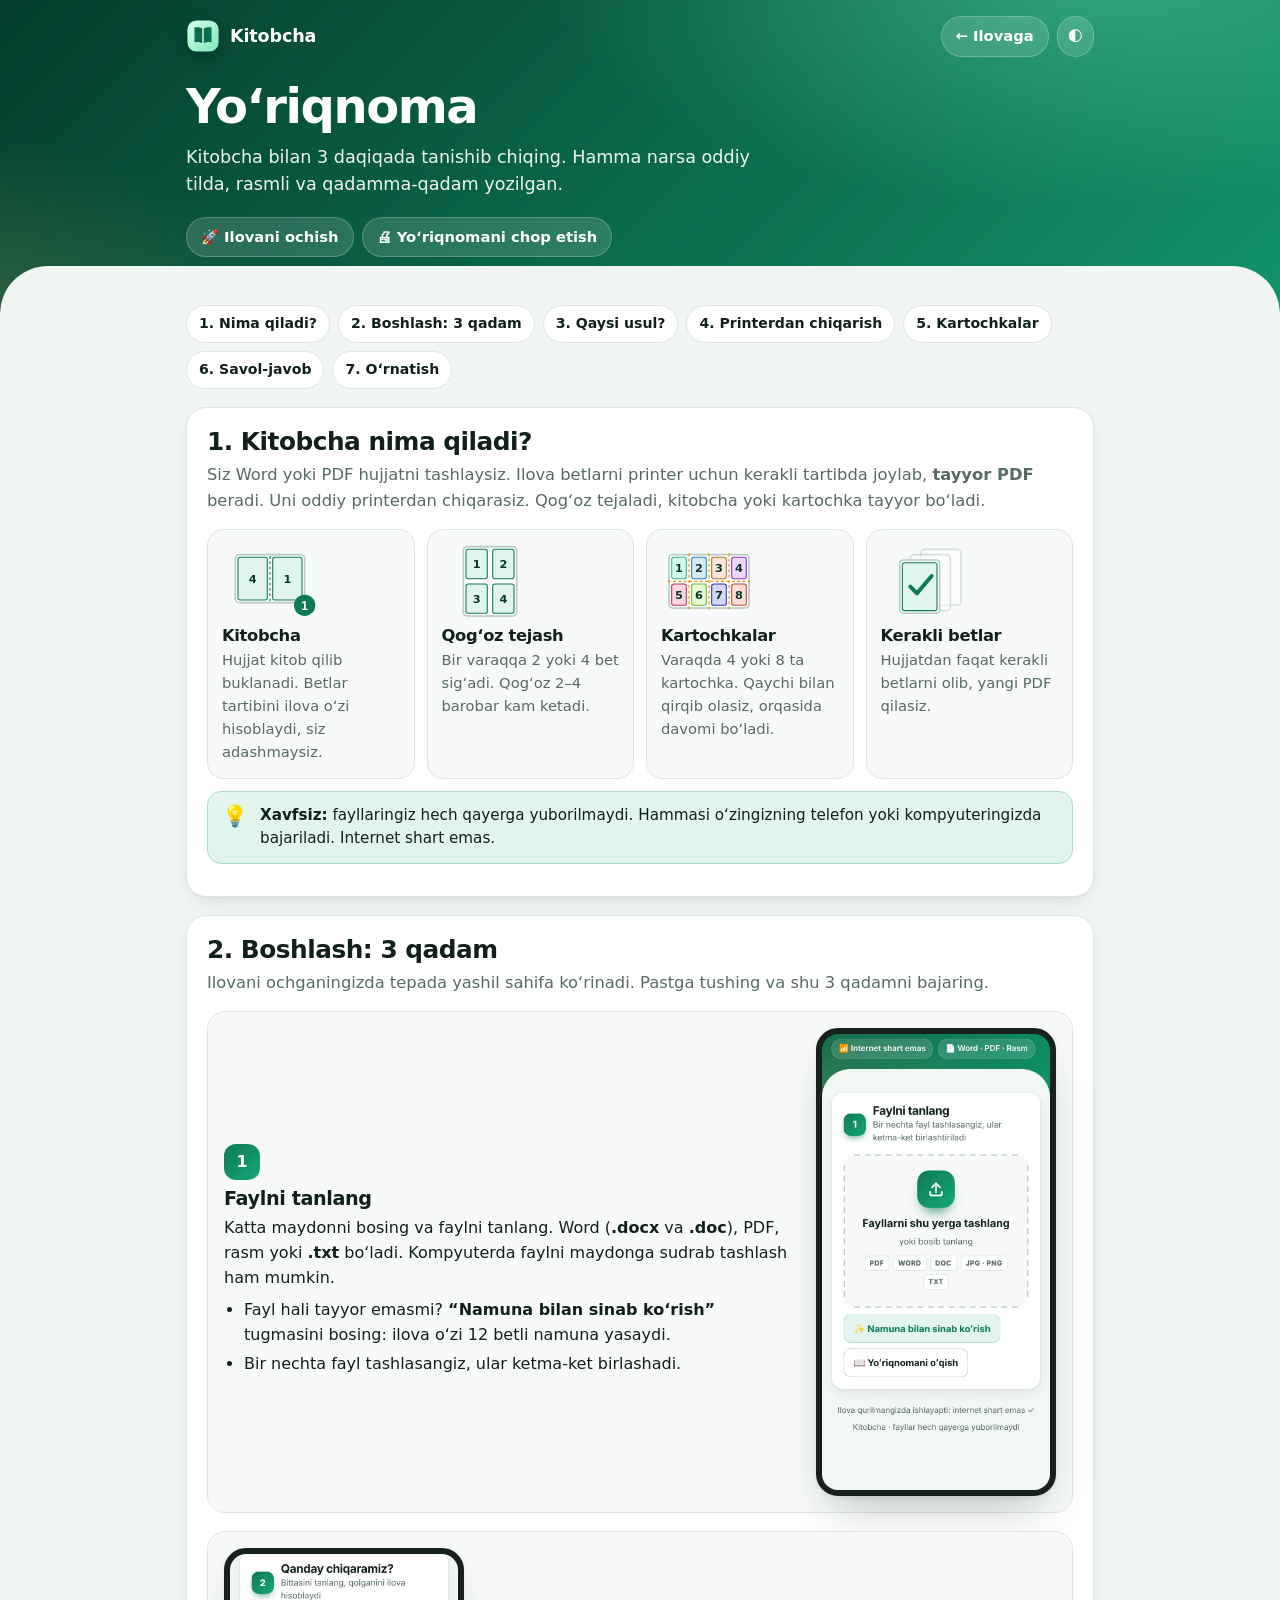
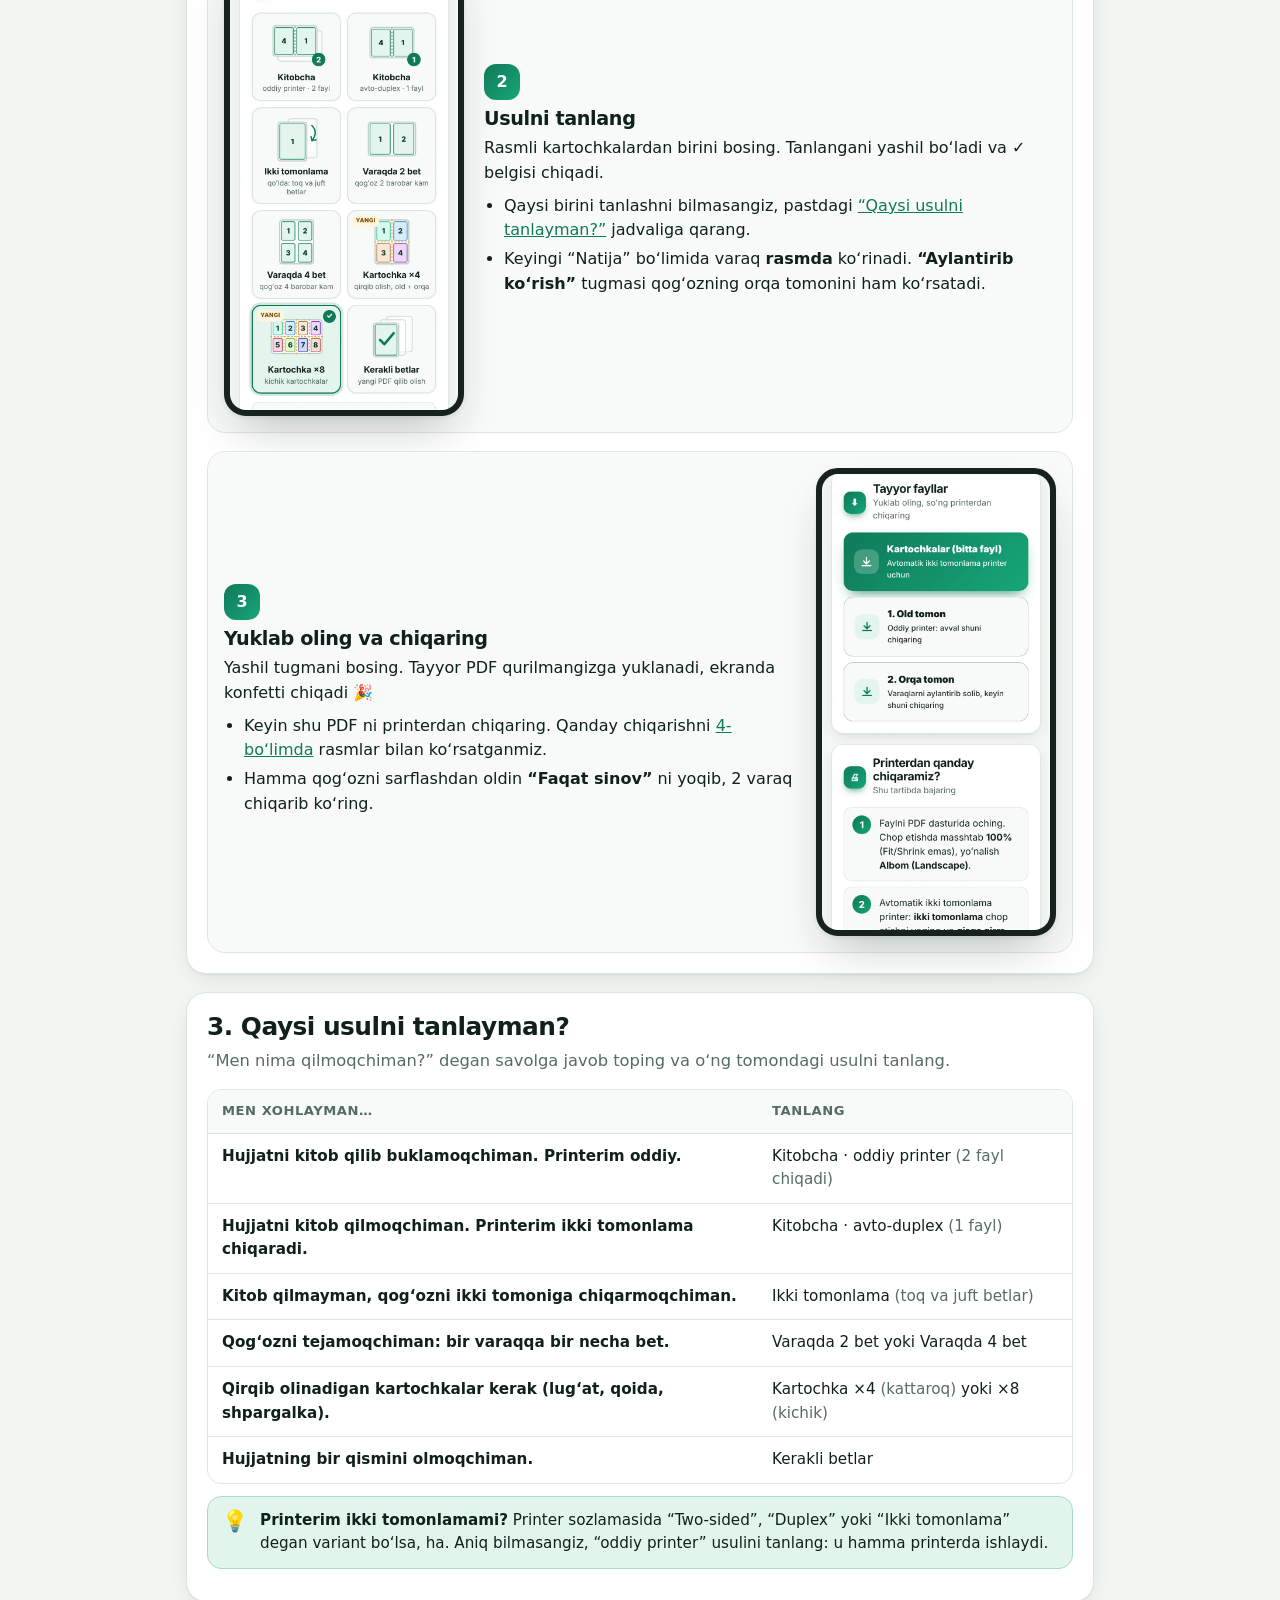
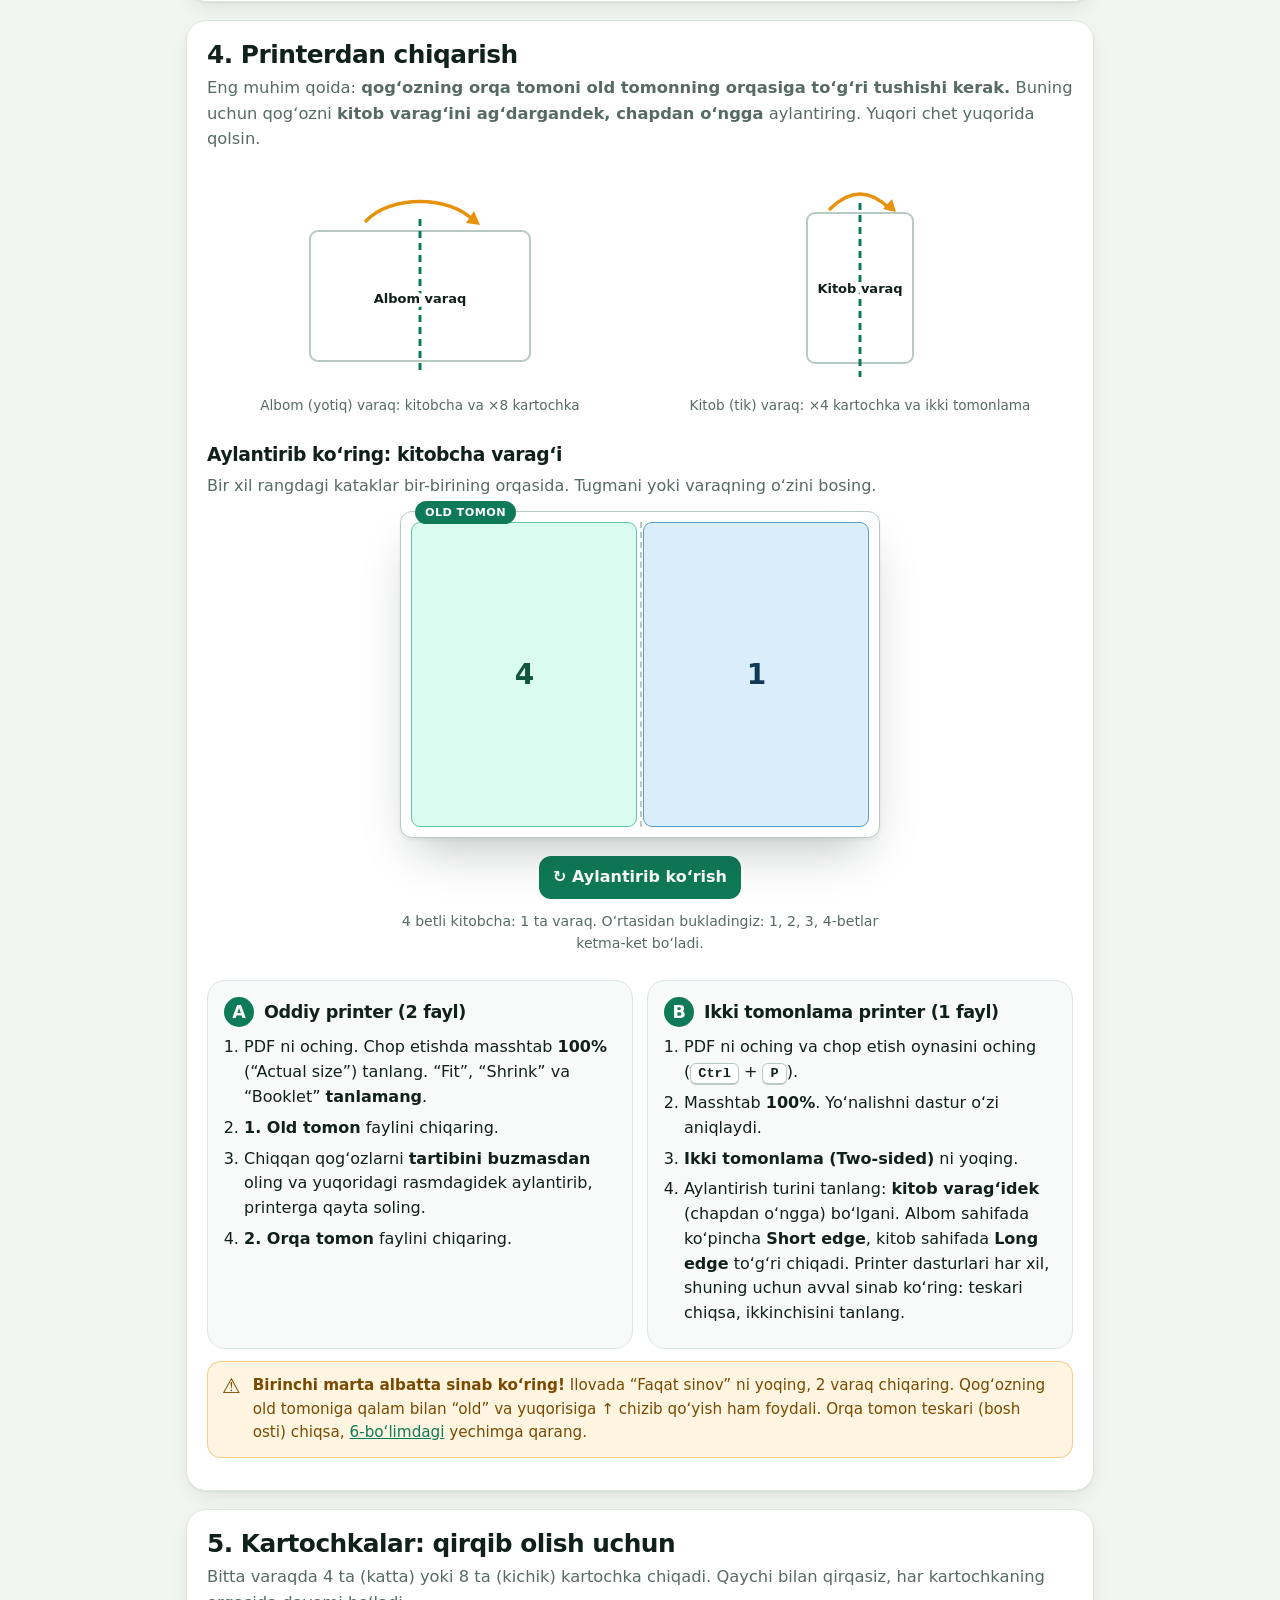
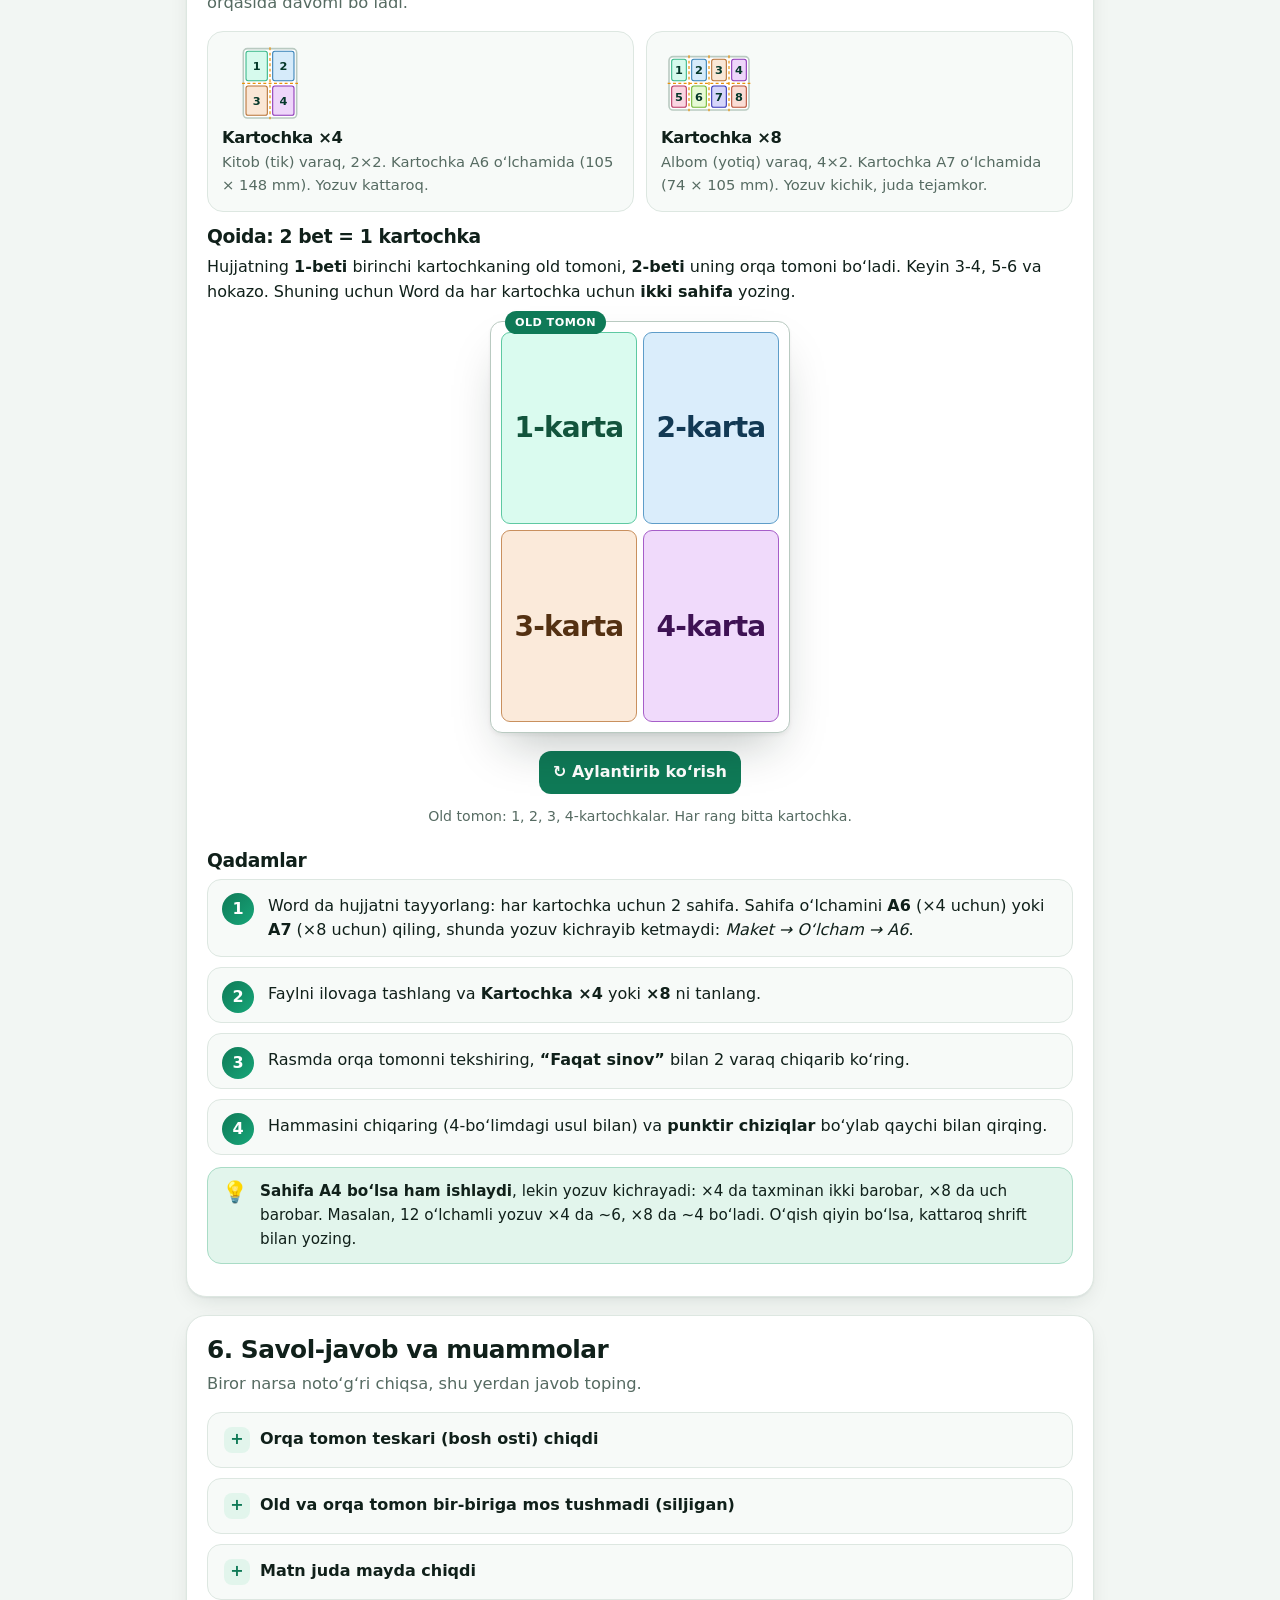
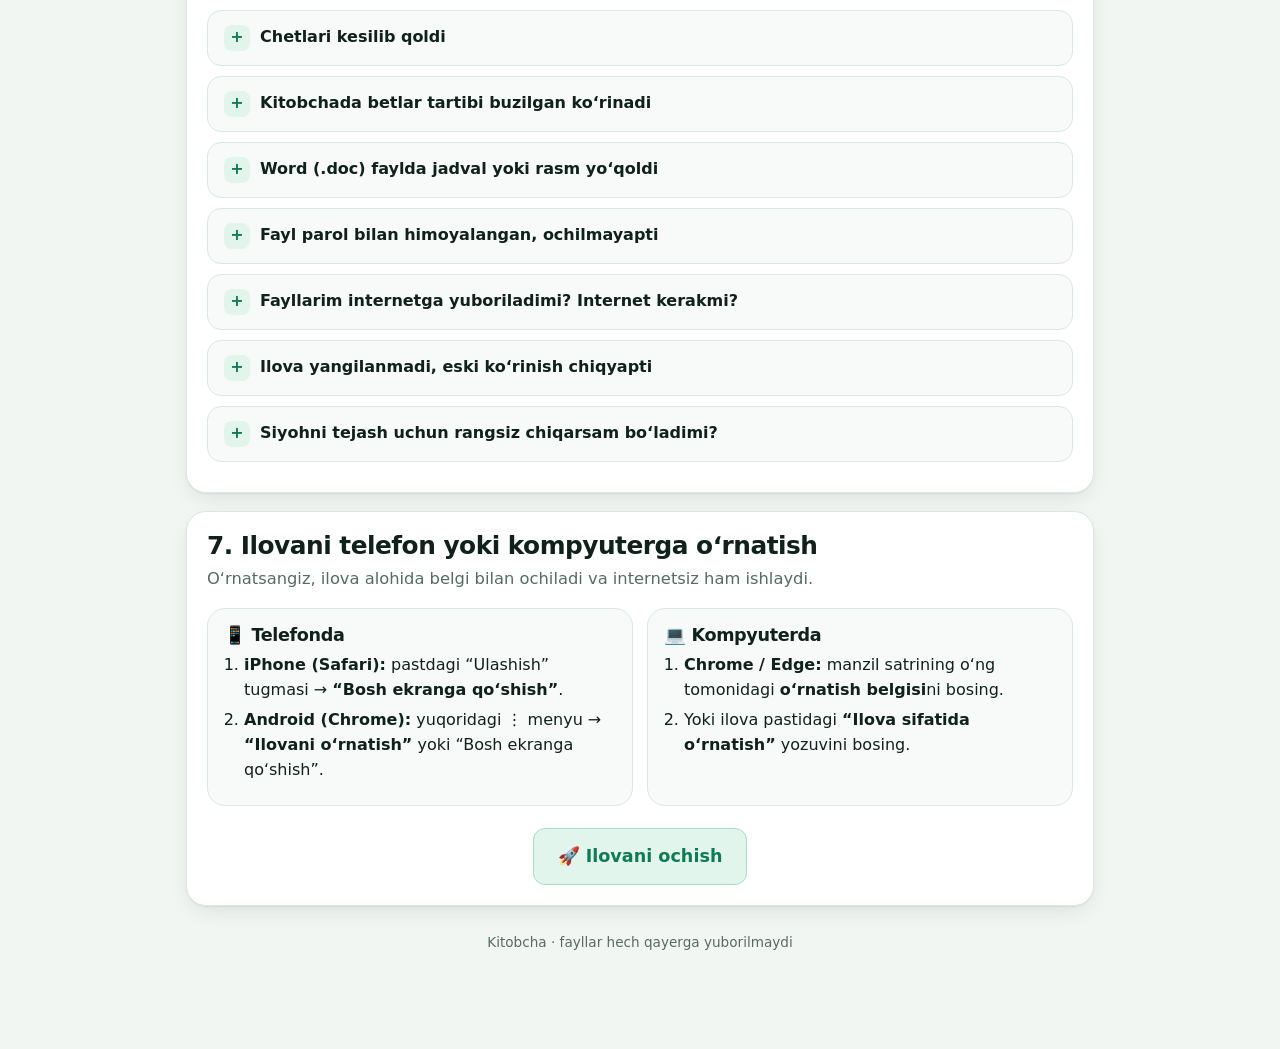
==== yoriqnoma.html @ e9647be9 "Redesign app, add 8-card mode, user guide, auto-updating service worker - cards8: 8 cards per A4 sid" ====
<!DOCTYPE html>
<html lang="uz">
<head>
<meta charset="utf-8">
<meta name="viewport" content="width=device-width, initial-scale=1, viewport-fit=cover">
<meta name="theme-color" content="#0f5a43">
<title>Yoʻriqnoma · Kitobcha</title>
<meta name="description" content="Kitobcha ilovasidan foydalanish yoʻriqnomasi: oddiy tilda, rasmli, qadamma-qadam.">
<link rel="manifest" href="manifest.webmanifest">
<link rel="icon" href="icon-192.png">
<link rel="apple-touch-icon" href="icon-192.png">
<script>try{var t=localStorage.getItem("kb_theme");if(t==="light"||t==="dark")document.documentElement.setAttribute("data-theme",t)}catch(e){}</script>
<link rel="stylesheet" href="style.css">
</head>
<body>

<header class="hero small">
  <div class="wrap">
    <div class="topbar">
      <a class="logo" href="./index.html" aria-label="Kitobcha">
        <svg viewBox="0 0 48 48" aria-hidden="true"><defs><linearGradient id="lg1" x1="0" y1="0" x2="1" y2="1"><stop offset="0" stop-color="#d9ffee"/><stop offset="1" stop-color="#7be8b8"/></linearGradient></defs><rect x="2" y="2" width="44" height="44" rx="13" fill="url(#lg1)"/><path d="M24 14c-3-2.6-8-3-12-2v21c4-1 9-.6 12 2 3-2.6 8-3 12-2V12c-4-1-9-.6-12 2z" fill="#0b6b4d"/><path d="M24 14v21" stroke="#d9ffee" stroke-width="2" stroke-linecap="round"/></svg>
        Kitobcha
      </a>
      <nav>
        <a class="pill" href="index.html">← Ilovaga</a>
        <button class="pill icon" id="themeBtn" type="button" aria-label="Yorugʻ / qorongʻi rejim">🌓</button>
      </nav>
    </div>
    <div style="position:relative;z-index:2;padding-top:6px">
      <h1 style="font-size:clamp(2rem,6vw,3rem);font-weight:850;letter-spacing:-.03em">Yoʻriqnoma</h1>
      <p class="lead" style="font-size:1.1rem;opacity:.93;margin:10px 0 18px;max-width:34em">Kitobcha bilan 3 daqiqada tanishib chiqing. Hamma narsa oddiy tilda, rasmli va qadamma-qadam yozilgan.</p>
      <div class="chips no-print">
        <a class="pill" href="index.html">🚀 Ilovani ochish</a>
        <button class="pill" type="button" onclick="window.print()">🖨 Yoʻriqnomani chop etish</button>
      </div>
    </div>
  </div>
</header>

<main>
<div class="wrap">

  <nav class="guide-toc no-print" aria-label="Mundarija">
    <a href="#nima">1. Nima qiladi?</a>
    <a href="#boshlash">2. Boshlash: 3 qadam</a>
    <a href="#tanlash">3. Qaysi usul?</a>
    <a href="#printer">4. Printerdan chiqarish</a>
    <a href="#kartochka">5. Kartochkalar</a>
    <a href="#muammo">6. Savol-javob</a>
    <a href="#telefon">7. Oʻrnatish</a>
  </nav>

  <!-- 1 -->
  <section class="panel g-sec" id="nima">
    <h2>1. Kitobcha nima qiladi?</h2>
    <p class="lead">Siz Word yoki PDF hujjatni tashlaysiz. Ilova betlarni printer uchun kerakli tartibda joylab, <b>tayyor PDF</b> beradi. Uni oddiy printerdan chiqarasiz. Qogʻoz tejaladi, kitobcha yoki kartochka tayyor boʻladi.</p>
    <div class="g-grid">
      <div class="g-card"><div data-ico="bookletDuplex"></div><h3>Kitobcha</h3><p>Hujjat kitob qilib buklanadi. Betlar tartibini ilova oʻzi hisoblaydi, siz adashmaysiz.</p></div>
      <div class="g-card"><div data-ico="nup4"></div><h3>Qogʻoz tejash</h3><p>Bir varaqqa 2 yoki 4 bet sigʻadi. Qogʻoz 2–4 barobar kam ketadi.</p></div>
      <div class="g-card"><div data-ico="cards8"></div><h3>Kartochkalar</h3><p>Varaqda 4 yoki 8 ta kartochka. Qaychi bilan qirqib olasiz, orqasida davomi boʻladi.</p></div>
      <div class="g-card"><div data-ico="extract"></div><h3>Kerakli betlar</h3><p>Hujjatdan faqat kerakli betlarni olib, yangi PDF qilasiz.</p></div>
    </div>
    <div class="tip"><div><b>Xavfsiz:</b> fayllaringiz hech qayerga yuborilmaydi. Hammasi oʻzingizning telefon yoki kompyuteringizda bajariladi. Internet shart emas.</div></div>
  </section>

  <!-- 2 -->
  <section class="panel g-sec" id="boshlash">
    <h2>2. Boshlash: 3 qadam</h2>
    <p class="lead">Ilovani ochganingizda tepada yashil sahifa koʻrinadi. Pastga tushing va shu 3 qadamni bajaring.</p>
    <div class="g-steps">
      <div class="g-step">
        <div>
          <span class="n">1</span>
          <h3>Faylni tanlang</h3>
          <p>Katta maydonni bosing va faylni tanlang. Word (<b>.docx</b> va <b>.doc</b>), PDF, rasm yoki <b>.txt</b> boʻladi. Kompyuterda faylni maydonga sudrab tashlash ham mumkin.</p>
          <ul>
            <li>Fayl hali tayyor emasmi? <b>“Namuna bilan sinab koʻrish”</b> tugmasini bosing: ilova oʻzi 12 betli namuna yasaydi.</li>
            <li>Bir nechta fayl tashlasangiz, ular ketma-ket birlashadi.</li>
          </ul>
        </div>
        <div class="shot"><img src="shots/s1.webp" alt="1-qadam: fayl tanlash oynasi" loading="lazy" width="390" height="780"></div>
      </div>
      <div class="g-step">
        <div>
          <span class="n">2</span>
          <h3>Usulni tanlang</h3>
          <p>Rasmli kartochkalardan birini bosing. Tanlangani yashil boʻladi va ✓ belgisi chiqadi.</p>
          <ul>
            <li>Qaysi birini tanlashni bilmasangiz, pastdagi <a href="#tanlash">“Qaysi usulni tanlayman?”</a> jadvaliga qarang.</li>
            <li>Keyingi “Natija” boʻlimida varaq <b>rasmda</b> koʻrinadi. <b>“Aylantirib koʻrish”</b> tugmasi qogʻozning orqa tomonini ham koʻrsatadi.</li>
          </ul>
        </div>
        <div class="shot"><img src="shots/s2.webp" alt="2-qadam: chiqarish usulini tanlash" loading="lazy" width="390" height="780"></div>
      </div>
      <div class="g-step">
        <div>
          <span class="n">3</span>
          <h3>Yuklab oling va chiqaring</h3>
          <p>Yashil tugmani bosing. Tayyor PDF qurilmangizga yuklanadi, ekranda konfetti chiqadi 🎉</p>
          <ul>
            <li>Keyin shu PDF ni printerdan chiqaring. Qanday chiqarishni <a href="#printer">4-boʻlimda</a> rasmlar bilan koʻrsatganmiz.</li>
            <li>Hamma qogʻozni sarflashdan oldin <b>“Faqat sinov”</b> ni yoqib, 2 varaq chiqarib koʻring.</li>
          </ul>
        </div>
        <div class="shot"><img src="shots/s3.webp" alt="3-qadam: tayyor faylni yuklab olish" loading="lazy" width="390" height="780"></div>
      </div>
    </div>
  </section>

  <!-- 3 -->
  <section class="panel g-sec" id="tanlash">
    <h2>3. Qaysi usulni tanlayman?</h2>
    <p class="lead">“Men nima qilmoqchiman?” degan savolga javob toping va oʻng tomondagi usulni tanlang.</p>
    <div style="overflow-x:auto">
    <table class="g-table">
      <tr><th>Men xohlayman…</th><th>Tanlang</th></tr>
      <tr><td>Hujjatni <b>kitob qilib</b> buklamoqchiman. Printerim <b>oddiy</b>.</td><td>Kitobcha · oddiy printer <span class="muted">(2 fayl chiqadi)</span></td></tr>
      <tr><td>Hujjatni kitob qilmoqchiman. Printerim <b>ikki tomonlama</b> chiqaradi.</td><td>Kitobcha · avto-duplex <span class="muted">(1 fayl)</span></td></tr>
      <tr><td>Kitob qilmayman, qogʻozni <b>ikki tomoniga</b> chiqarmoqchiman.</td><td>Ikki tomonlama <span class="muted">(toq va juft betlar)</span></td></tr>
      <tr><td>Qogʻozni <b>tejamoqchiman</b>: bir varaqqa bir necha bet.</td><td>Varaqda 2 bet yoki Varaqda 4 bet</td></tr>
      <tr><td><b>Qirqib olinadigan</b> kartochkalar kerak (lugʻat, qoida, shpargalka).</td><td>Kartochka ×4 <span class="muted">(kattaroq)</span> yoki ×8 <span class="muted">(kichik)</span></td></tr>
      <tr><td>Hujjatning <b>bir qismi</b>ni olmoqchiman.</td><td>Kerakli betlar</td></tr>
    </table>
    </div>
    <div class="tip"><div><b>Printerim ikki tomonlamami?</b> Printer sozlamasida “Two-sided”, “Duplex” yoki “Ikki tomonlama” degan variant boʻlsa, ha. Aniq bilmasangiz, “oddiy printer” usulini tanlang: u hamma printerda ishlaydi.</div></div>
  </section>

  <!-- 4 -->
  <section class="panel g-sec" id="printer">
    <h2>4. Printerdan chiqarish</h2>
    <p class="lead">Eng muhim qoida: <b>qogʻozning orqa tomoni old tomonning orqasiga toʻgʻri tushishi kerak.</b> Buning uchun qogʻozni <b>kitob varagʻini agʻdargandek, chapdan oʻngga</b> aylantiring. Yuqori chet yuqorida qolsin.</p>

    <div class="two" style="margin-bottom:8px">
      <div>
        <svg class="edge" viewBox="0 -26 300 216" role="img" aria-label="Albom varaqni chapdan oʻngga aylantirish">
          <rect class="paper" x="40" y="30" width="220" height="130" rx="8"/>
          <line class="ax" x1="150" y1="18" x2="150" y2="172"/>
          <path class="ar" d="M96 20 C120 -6 180 -6 204 20"/>
          <path class="ah" d="M210 24 l-14 -2 l8 -12z"/>
          <text x="150" y="102" text-anchor="middle">Albom varaq</text>
        </svg>
        <p class="hint" style="text-align:center">Albom (yotiq) varaq: kitobcha va ×8 kartochka</p>
      </div>
      <div>
        <svg class="edge" viewBox="0 -26 300 216" role="img" aria-label="Kitob varaqni chapdan oʻngga aylantirish">
          <rect class="paper" x="97" y="12" width="106" height="150" rx="8"/>
          <line class="ax" x1="150" y1="2" x2="150" y2="176"/>
          <path class="ar" d="M120 8 C140 -12 160 -12 180 8"/>
          <path class="ah" d="M186 11 l-13 -3 l9 -10z"/>
          <text x="150" y="92" text-anchor="middle">Kitob varaq</text>
        </svg>
        <p class="hint" style="text-align:center">Kitob (tik) varaq: ×4 kartochka va ikki tomonlama</p>
      </div>
    </div>

    <h3 style="margin:18px 0 8px">Aylantirib koʻring: kitobcha varagʻi</h3>
    <p class="muted" style="margin-bottom:6px">Bir xil rangdagi kataklar bir-birining orqasida. Tugmani yoki varaqning oʻzini bosing.</p>
    <div id="demoBooklet"></div>

    <div class="two sect-gap">
      <div class="way">
        <h3><span class="ab">A</span> Oddiy printer (2 fayl)</h3>
        <ol>
          <li>PDF ni oching. Chop etishda masshtab <b>100%</b> (“Actual size”) tanlang. “Fit”, “Shrink” va “Booklet” <b>tanlamang</b>.</li>
          <li><b>1. Old tomon</b> faylini chiqaring.</li>
          <li>Chiqqan qogʻozlarni <b>tartibini buzmasdan</b> oling va yuqoridagi rasmdagidek aylantirib, printerga qayta soling.</li>
          <li><b>2. Orqa tomon</b> faylini chiqaring.</li>
        </ol>
      </div>
      <div class="way">
        <h3><span class="ab">B</span> Ikki tomonlama printer (1 fayl)</h3>
        <ol>
          <li>PDF ni oching va chop etish oynasini oching (<kbd>Ctrl</kbd> + <kbd>P</kbd>).</li>
          <li>Masshtab <b>100%</b>. Yoʻnalishni dastur oʻzi aniqlaydi.</li>
          <li><b>Ikki tomonlama (Two-sided)</b> ni yoqing.</li>
          <li>Aylantirish turini tanlang: <b>kitob varagʻidek</b> (chapdan oʻngga) boʻlgani. Albom sahifada koʻpincha <b>Short edge</b>, kitob sahifada <b>Long edge</b> toʻgʻri chiqadi. Printer dasturlari har xil, shuning uchun avval sinab koʻring: teskari chiqsa, ikkinchisini tanlang.</li>
        </ol>
      </div>
    </div>

    <div class="warnbox"><div><b>Birinchi marta albatta sinab koʻring!</b> Ilovada “Faqat sinov” ni yoqing, 2 varaq chiqaring. Qogʻozning old tomoniga qalam bilan “old” va yuqorisiga ↑ chizib qoʻyish ham foydali. Orqa tomon teskari (bosh osti) chiqsa, <a href="#muammo">6-boʻlimdagi</a> yechimga qarang.</div></div>
  </section>

  <!-- 5 -->
  <section class="panel g-sec" id="kartochka">
    <h2>5. Kartochkalar: qirqib olish uchun</h2>
    <p class="lead">Bitta varaqda 4 ta (katta) yoki 8 ta (kichik) kartochka chiqadi. Qaychi bilan qirqasiz, har kartochkaning orqasida davomi boʻladi.</p>

    <div class="g-grid" style="margin-bottom:14px">
      <div class="g-card"><div data-ico="cards4"></div><h3>Kartochka ×4</h3><p>Kitob (tik) varaq, 2×2. Kartochka A6 oʻlchamida (105 × 148 mm). Yozuv kattaroq.</p></div>
      <div class="g-card"><div data-ico="cards8"></div><h3>Kartochka ×8</h3><p>Albom (yotiq) varaq, 4×2. Kartochka A7 oʻlchamida (74 × 105 mm). Yozuv kichik, juda tejamkor.</p></div>
    </div>

    <h3 style="margin:6px 0 8px">Qoida: 2 bet = 1 kartochka</h3>
    <p>Hujjatning <b>1-beti</b> birinchi kartochkaning old tomoni, <b>2-beti</b> uning orqa tomoni boʻladi. Keyin 3-4, 5-6 va hokazo. Shuning uchun Word da har kartochka uchun <b>ikki sahifa</b> yozing.</p>
    <div id="demoCards"></div>

    <h3 style="margin:22px 0 8px">Qadamlar</h3>
    <ol class="steps">
      <li>Word da hujjatni tayyorlang: har kartochka uchun 2 sahifa. Sahifa oʻlchamini <b>A6</b> (×4 uchun) yoki <b>A7</b> (×8 uchun) qiling, shunda yozuv kichrayib ketmaydi: <i>Maket → Oʻlcham → A6</i>.</li>
      <li>Faylni ilovaga tashlang va <b>Kartochka ×4</b> yoki <b>×8</b> ni tanlang.</li>
      <li>Rasmda orqa tomonni tekshiring, <b>“Faqat sinov”</b> bilan 2 varaq chiqarib koʻring.</li>
      <li>Hammasini chiqaring (4-boʻlimdagi usul bilan) va <b>punktir chiziqlar</b> boʻylab qaychi bilan qirqing.</li>
    </ol>
    <div class="tip"><div><b>Sahifa A4 boʻlsa ham ishlaydi</b>, lekin yozuv kichrayadi: ×4 da taxminan ikki barobar, ×8 da uch barobar. Masalan, 12 oʻlchamli yozuv ×4 da ~6, ×8 da ~4 boʻladi. Oʻqish qiyin boʻlsa, kattaroq shrift bilan yozing.</div></div>
  </section>

  <!-- 6 -->
  <section class="panel g-sec" id="muammo">
    <h2>6. Savol-javob va muammolar</h2>
    <p class="lead">Biror narsa notoʻgʻri chiqsa, shu yerdan javob toping.</p>

    <details class="faq"><summary>Orqa tomon teskari (bosh osti) chiqdi</summary><div class="a">
      <p>Qogʻozni notoʻgʻri tomonga aylantirgansiz. <b>Ikki tomonlama printerda:</b> “Aylantirish” sozlamasini boshqasiga almashtiring (<b>Short edge</b> ↔ <b>Long edge</b>). <b>Oddiy printerda:</b> qogʻozni chapdan oʻngga (kitob varagʻidek) aylantirib soling, yuqoridan pastga emas.</p></div></details>

    <details class="faq"><summary>Old va orqa tomon bir-biriga mos tushmadi (siljigan)</summary><div class="a">
      <p>Chop etishda masshtab <b>100%</b> boʻlsin. “Fit to page”, “Shrink to fit” yoki “Booklet” tanlansa, hamma narsa siljiydi. Ilovadagi “Bet hajmi” ni 95% da qoldiring.</p></div></details>

    <details class="faq"><summary>Matn juda mayda chiqdi</summary><div class="a">
      <p>Ilova betni kichraytirib joylaydi. Kartochkalarda hujjat sahifasini kartochka oʻlchamida (A6 yoki A7) yozing. Yoki <b>×4</b> ni tanlang, u ×8 dan ikki barobar kattaroq. Kitobchada A4 emas, A5 oʻlchamdagi hujjat ham yaxshi chiqadi.</p></div></details>

    <details class="faq"><summary>Chetlari kesilib qoldi</summary><div class="a">
      <p>“Bet hajmi” ni 90–95% qiling. Printerlar qogʻoz chetidan 4–5 mm ni chiqara olmaydi, bu normal.</p></div></details>

    <details class="faq"><summary>Kitobchada betlar tartibi buzilgan koʻrinadi</summary><div class="a">
      <p>Kitobchada betlar maxsus tartibda joylanadi (masalan, 1-varaqning old tomonida 12 va 1-betlar). Bu xato emas: buklaganingizda toʻgʻri tartibga tushadi. Ishonch uchun ilovadagi rasmga qarang.</p></div></details>

    <details class="faq"><summary>Word (.doc) faylda jadval yoki rasm yoʻqoldi</summary><div class="a">
      <p>Eski <b>.doc</b> fayldan faqat <b>matn</b> olinadi. Aniq koʻrinish kerak boʻlsa, Word da <i>Fayl → Saqlash → PDF</i> qilib, PDF ni tashlang. <b>.docx</b> fayllar jadval va rasm bilan oʻqiladi.</p></div></details>

    <details class="faq"><summary>Fayl parol bilan himoyalangan, ochilmayapti</summary><div class="a">
      <p>Word da parolni olib tashlab, qayta saqlang. Parolli fayllarni ilova oʻqiy olmaydi.</p></div></details>

    <details class="faq"><summary>Fayllarim internetga yuboriladimi? Internet kerakmi?</summary><div class="a">
      <p>Yoʻq. Hamma ish qurilmangizning ichida bajariladi, fayl hech qayerga ketmaydi. Ilovani bir marta internet bilan ochgach, keyin internetsiz ham ishlaydi.</p></div></details>

    <details class="faq"><summary>Ilova yangilanmadi, eski koʻrinish chiqyapti</summary><div class="a">
      <p>Ilova oflayn ishlashi uchun oʻzini xotirada saqlaydi. Internet bor paytda ochsangiz, yangi versiyani oʻzi yuklab oladi. Eski koʻrinish qolsa: ilovani butunlay yopib qayta oching, yoki kompyuterda <kbd>Ctrl</kbd> + <kbd>Shift</kbd> + <kbd>R</kbd> bosing.</p></div></details>

    <details class="faq"><summary>Siyohni tejash uchun rangsiz chiqarsam boʻladimi?</summary><div class="a">
      <p>Ha. “Qoʻshimcha sozlamalar” ichida <b>“Rangsiz (kulrang) chiqarish”</b> bor. Fayl biroz kattaroq boʻladi va sekinroq tayyorlanadi.</p></div></details>
  </section>

  <!-- 7 -->
  <section class="panel g-sec" id="telefon">
    <h2>7. Ilovani telefon yoki kompyuterga oʻrnatish</h2>
    <p class="lead">Oʻrnatsangiz, ilova alohida belgi bilan ochiladi va internetsiz ham ishlaydi.</p>
    <div class="two">
      <div class="way"><h3>📱 Telefonda</h3>
        <ol><li><b>iPhone (Safari):</b> pastdagi “Ulashish” tugmasi → <b>“Bosh ekranga qoʻshish”</b>.</li>
        <li><b>Android (Chrome):</b> yuqoridagi ⋮ menyu → <b>“Ilovani oʻrnatish”</b> yoki “Bosh ekranga qoʻshish”.</li></ol></div>
      <div class="way"><h3>💻 Kompyuterda</h3>
        <ol><li><b>Chrome / Edge:</b> manzil satrining oʻng tomonidagi <b>oʻrnatish belgisi</b>ni bosing.</li>
        <li>Yoki ilova pastidagi <b>“Ilova sifatida oʻrnatish”</b> yozuvini bosing.</li></ol></div>
    </div>
    <p style="text-align:center;margin:22px 0 0" class="no-print"><a class="btn soft" href="index.html" style="font-size:1.1rem;padding:14px 24px">🚀 Ilovani ochish</a></p>
  </section>

  <footer>
    <span>Kitobcha · fayllar hech qayerga yuborilmaydi</span>
  </footer>
</div>
</main>

<script src="ui.js"></script>
<script>
(function () {
  var UI = window.KBUI;
  UI.initTheme();
  UI.fillIcons(document);
  // 4 betli kitobcha: bitta varaq. Old: [4, 1], orqa: [2, 3]
  UI.sheetViewer(document.getElementById("demoBooklet"), {
    landscape: true, cols: 2, rows: 1, fold: true,
    sheets: [{ front: [3, 0], back: [1, 2] }],
    caption: "4 betli kitobcha: 1 ta varaq. Oʻrtasidan bukladingiz: 1, 2, 3, 4-betlar ketma-ket boʻladi.",
    flipHint: "Aylantirgandan keyin: 1-betning orqasida 2-bet, 4-betning orqasida 3-bet."
  });
  // 4 ta kartochka: raqamlar = kartochka tartib raqami
  UI.sheetViewer(document.getElementById("demoCards"), {
    landscape: false, cols: 2, rows: 2, unit: "Varaq", label: function (v) { return (v + 1) + "-karta"; },
    sheets: [{ front: [0, 1, 2, 3], back: [1, 0, 3, 2] }],
    caption: "Old tomon: 1, 2, 3, 4-kartochkalar. Har rang bitta kartochka.",
    flipHint: "Orqa tomonda ustunlar almashadi: 1-kartaning orqasi (yashil) aylantirganda aynan 1-karta orqasiga tushadi."
  });
})();
</script>
</body>
</html>
---- style.css ----
/* Kitobcha — dizayn tizimi */
:root {
  --bg:#f2f6f3; --surface:#ffffff; --surface-2:#f7faf8; --paper:#ffffff;
  --text:#10201a; --muted:#566b62; --line:#dde7e1; --line-strong:#b9cac1;
  --brand:#0f7a57; --brand-2:#17a679; --brand-ink:#05382a; --on-brand:#ffffff;
  --accent-soft:#e2f5ec; --accent-line:#a9dcc6;
  --amber:#e8920b; --amber-bg:#fff5e0; --amber-ink:#7a4a00;
  --err:#b3261e; --err-bg:#fdecea; --warn:#8a4b00; --warn-bg:#fff3e0;
  --shadow:0 1px 2px rgba(16,32,26,.06), 0 8px 24px -8px rgba(16,32,26,.14);
  --shadow-lg:0 2px 4px rgba(16,32,26,.06), 0 24px 48px -16px rgba(16,32,26,.28);
  --radius:20px; color-scheme:light;
}
@media (prefers-color-scheme: dark) {
  :root:not([data-theme="light"]) {
    --bg:#08100d; --surface:#111b17; --surface-2:#0d1612; --paper:#16221d;
    --text:#e8f2ed; --muted:#8fa89d; --line:#1f302a; --line-strong:#33493f;
    --brand:#34c791; --brand-2:#5be0ae; --brand-ink:#c9f5e2; --on-brand:#04201a;
    --accent-soft:#12271f; --accent-line:#1f4b3a;
    --amber:#f3b562; --amber-bg:#2e2412; --amber-ink:#f6cf94;
    --err:#f2918a; --err-bg:#3a1f1d; --warn:#f3b562; --warn-bg:#33291a;
    --shadow:0 1px 2px rgba(0,0,0,.4), 0 8px 24px -8px rgba(0,0,0,.6);
    --shadow-lg:0 2px 4px rgba(0,0,0,.4), 0 24px 48px -16px rgba(0,0,0,.7); color-scheme:dark;
  }
}
:root[data-theme="dark"] {
  --bg:#08100d; --surface:#111b17; --surface-2:#0d1612; --paper:#16221d;
  --text:#e8f2ed; --muted:#8fa89d; --line:#1f302a; --line-strong:#33493f;
  --brand:#34c791; --brand-2:#5be0ae; --brand-ink:#c9f5e2; --on-brand:#04201a;
  --accent-soft:#12271f; --accent-line:#1f4b3a;
  --amber:#f3b562; --amber-bg:#2e2412; --amber-ink:#f6cf94;
  --err:#f2918a; --err-bg:#3a1f1d; --warn:#f3b562; --warn-bg:#33291a;
  --shadow:0 1px 2px rgba(0,0,0,.4), 0 8px 24px -8px rgba(0,0,0,.6);
  --shadow-lg:0 2px 4px rgba(0,0,0,.4), 0 24px 48px -16px rgba(0,0,0,.7); color-scheme:dark;
}
* { box-sizing:border-box; }
html { scroll-behavior:smooth; -webkit-text-size-adjust:100%; }
body { margin:0; background:var(--bg); color:var(--text); font:16px/1.55 ui-sans-serif,system-ui,-apple-system,"Segoe UI",Roboto,"Helvetica Neue",Arial,sans-serif; -webkit-font-smoothing:antialiased; }
h1,h2,h3 { letter-spacing:-.02em; line-height:1.15; margin:0; }
p { margin:0 0 10px; }
a { color:var(--brand); }
.hidden { display:none !important; }
.sr-only { position:absolute; width:1px; height:1px; overflow:hidden; clip:rect(0 0 0 0); white-space:nowrap; }
.wrap { max-width:940px; margin:0 auto; padding:0 16px; }
:focus-visible { outline:3px solid var(--brand-2); outline-offset:2px; border-radius:8px; }

/* ---------- yuqori qism (hero) ---------- */
.hero { position:relative; overflow:hidden; color:#fff; padding:0 0 64px;
  background:radial-gradient(900px 400px at 85% -10%, rgba(120,255,200,.35), transparent 60%),
             radial-gradient(700px 360px at -10% 110%, rgba(255,200,90,.22), transparent 60%),
             linear-gradient(135deg,#053d2d 0%,#0b6b4d 55%,#12936b 100%); }
.hero::after { content:""; position:absolute; inset:auto 0 -1px 0; height:48px; background:var(--bg); border-radius:48px 48px 0 0; }
.hero.small { padding-bottom:56px; }
.topbar { display:flex; align-items:center; gap:10px; padding:16px 0; position:relative; z-index:2; }
.logo { display:flex; align-items:center; gap:10px; color:#fff; text-decoration:none; font-weight:800; font-size:1.1rem; letter-spacing:-.01em; }
.logo svg { width:34px; height:34px; filter:drop-shadow(0 4px 8px rgba(0,0,0,.25)); }
.topbar nav { margin-left:auto; display:flex; gap:8px; align-items:center; }
.pill { display:inline-flex; align-items:center; gap:6px; padding:8px 14px; border-radius:999px; background:rgba(255,255,255,.14); color:#fff; text-decoration:none; font:inherit; font-weight:600; font-size:.92rem; border:1px solid rgba(255,255,255,.22); cursor:pointer; backdrop-filter:blur(6px); transition:.15s; }
.pill:hover { background:rgba(255,255,255,.24); }
.pill.icon { padding:8px 10px; }
.hero-grid { display:grid; grid-template-columns:1.15fr .85fr; gap:24px; align-items:center; position:relative; z-index:2; padding-top:12px; }
.hero h1 { font-size:clamp(2.1rem,6.4vw,3.4rem); font-weight:850; letter-spacing:-.035em; }
.hero h1 em { font-style:normal; background:linear-gradient(90deg,#b8ffe0,#ffe29a); -webkit-background-clip:text; background-clip:text; color:transparent; }
.hero p.lead { font-size:clamp(1rem,2.6vw,1.2rem); opacity:.92; margin:14px 0 18px; max-width:34em; }
.chips { display:flex; flex-wrap:wrap; gap:8px; }
.chip { display:inline-flex; align-items:center; gap:6px; padding:6px 12px; border-radius:999px; background:rgba(255,255,255,.14); border:1px solid rgba(255,255,255,.2); font-size:.85rem; font-weight:600; }
.hero-art { position:relative; aspect-ratio:1/1; max-width:340px; width:100%; justify-self:center; }
.hero-art svg { width:100%; height:100%; overflow:visible; }
.float { animation:float 6s ease-in-out infinite; transform-origin:center; }
.float.b { animation-delay:-2s; animation-duration:7s; } .float.c { animation-delay:-4s; animation-duration:8s; }
@keyframes float { 0%,100% { transform:translateY(0) rotate(var(--rot,0deg)); } 50% { transform:translateY(-10px) rotate(calc(var(--rot,0deg) + 1.5deg)); } }
@media (max-width:760px) { .hero-grid { grid-template-columns:1fr; gap:6px; } .hero-art { max-width:170px; order:-1; margin:-6px 0 -10px; } }

/* ---------- asosiy ---------- */
main { padding:0 0 56px; margin-top:-8px; position:relative; z-index:3; }
.panel { background:var(--surface); border:1px solid var(--line); border-radius:var(--radius); padding:20px; margin:0 0 18px; box-shadow:var(--shadow); }
.step-h { display:flex; align-items:center; gap:12px; margin-bottom:16px; }
.step-h .num { flex:none; width:38px; height:38px; border-radius:12px; display:grid; place-items:center; font-weight:800; color:var(--on-brand); background:linear-gradient(135deg,var(--brand),var(--brand-2)); box-shadow:0 6px 14px -6px var(--brand); }
.step-h h2 { font-size:1.25rem; }
.step-h .sub { color:var(--muted); font-size:.9rem; margin-top:2px; }
.muted { color:var(--muted); }
.hint { color:var(--muted); font-size:.85rem; margin-top:4px; }

/* yuklash zonasi */
.drop { position:relative; border-radius:18px; padding:30px 18px; text-align:center; cursor:pointer; background:var(--surface-2); transition:transform .15s, background .15s; isolation:isolate; }
.drop::before { content:""; position:absolute; inset:0; border-radius:18px; padding:2px; background:repeating-linear-gradient(90deg,var(--line-strong) 0 10px,transparent 10px 18px) top/100% 2px no-repeat, repeating-linear-gradient(90deg,var(--line-strong) 0 10px,transparent 10px 18px) bottom/100% 2px no-repeat, repeating-linear-gradient(0deg,var(--line-strong) 0 10px,transparent 10px 18px) left/2px 100% no-repeat, repeating-linear-gradient(0deg,var(--line-strong) 0 10px,transparent 10px 18px) right/2px 100% no-repeat; z-index:-1; }
.drop:hover,.drop.over { background:var(--accent-soft); transform:translateY(-1px); }
.drop:hover::before,.drop.over::before { background:repeating-linear-gradient(90deg,var(--brand) 0 10px,transparent 10px 18px) top/100% 2px no-repeat, repeating-linear-gradient(90deg,var(--brand) 0 10px,transparent 10px 18px) bottom/100% 2px no-repeat, repeating-linear-gradient(0deg,var(--brand) 0 10px,transparent 10px 18px) left/2px 100% no-repeat, repeating-linear-gradient(0deg,var(--brand) 0 10px,transparent 10px 18px) right/2px 100% no-repeat; }
.drop .up { width:64px; height:64px; margin:0 auto 10px; border-radius:20px; display:grid; place-items:center; background:linear-gradient(135deg,var(--brand),var(--brand-2)); color:var(--on-brand); box-shadow:0 14px 24px -12px var(--brand); animation:bob 3s ease-in-out infinite; }
.drop .up svg { width:30px; height:30px; }
@keyframes bob { 0%,100% { transform:translateY(0); } 50% { transform:translateY(-5px); } }
.drop strong { display:block; font-size:1.15rem; margin-bottom:4px; }
.drop span.s { color:var(--muted); font-size:.92rem; }
.fmts { display:flex; justify-content:center; gap:6px; flex-wrap:wrap; margin-top:12px; }
.fmt { font-size:.74rem; font-weight:800; letter-spacing:.04em; padding:3px 8px; border-radius:7px; background:var(--surface); border:1px solid var(--line); color:var(--muted); }
.drop-actions { display:flex; gap:10px; flex-wrap:wrap; margin-top:12px; }
.btn { display:inline-flex; align-items:center; justify-content:center; gap:8px; font:inherit; font-weight:700; padding:11px 16px; border-radius:12px; border:1px solid var(--line-strong); background:var(--surface); color:var(--text); cursor:pointer; text-decoration:none; transition:.15s; }
.btn:hover { border-color:var(--brand); color:var(--brand); }
.btn.soft { background:var(--accent-soft); border-color:var(--accent-line); color:var(--brand); }

.status { display:flex; align-items:center; gap:10px; margin:14px 0 0; padding:12px 14px; border-radius:14px; background:var(--accent-soft); color:var(--brand-ink); font-size:.93rem; font-weight:600; }
.status::before { content:""; width:18px; height:18px; border-radius:50%; border:3px solid var(--accent-line); border-top-color:var(--brand); animation:spin .8s linear infinite; flex:none; }
@keyframes spin { to { transform:rotate(360deg); } }
.msg { border-radius:14px; padding:12px 14px; margin:14px 0 0; font-size:.93rem; white-space:pre-line; }
.msg.err { background:var(--err-bg); color:var(--err); } .msg.warn { background:var(--warn-bg); color:var(--warn); } .msg.ok { background:var(--accent-soft); color:var(--brand-ink); }

/* fayllar ro'yxati */
.files { list-style:none; margin:0; padding:0; display:grid; gap:8px; }
.files li { display:flex; align-items:center; gap:10px; padding:10px 12px; border:1px solid var(--line); border-radius:14px; background:var(--surface-2); }
.files .badge { flex:none; font-size:.68rem; font-weight:800; letter-spacing:.04em; padding:5px 7px; border-radius:8px; background:var(--accent-soft); color:var(--brand); border:1px solid var(--accent-line); }
.files .name { flex:1; min-width:0; overflow:hidden; text-overflow:ellipsis; white-space:nowrap; font-weight:600; }
.files .meta { color:var(--muted); font-size:.82rem; white-space:nowrap; }
.files button { font:inherit; width:32px; height:32px; border:1px solid var(--line); background:var(--surface); color:var(--text); border-radius:10px; cursor:pointer; }
.files button:hover:not(:disabled) { border-color:var(--brand); color:var(--brand); }
.files button:disabled { opacity:.3; cursor:default; }
.listhead { display:flex; align-items:baseline; justify-content:space-between; margin-bottom:10px; }
.listhead h3 { font-size:1rem; }

/* rejim kartochkalari */
.modes { display:grid; grid-template-columns:repeat(4,1fr); gap:10px; }
@media (max-width:760px) { .modes { grid-template-columns:repeat(2,1fr); } }
.mode { position:relative; display:flex; flex-direction:column; align-items:center; text-align:center; gap:2px; font:inherit; color:var(--text); padding:12px 8px 12px; border-radius:16px; border:2px solid var(--line); background:var(--surface-2); cursor:pointer; transition:transform .15s, border-color .15s, background .15s, box-shadow .15s; }
.mode:hover { transform:translateY(-2px); border-color:var(--accent-line); box-shadow:var(--shadow); }
.mode .ico { width:92%; max-width:104px; height:auto; margin-bottom:6px; }
.mode b { font-size:.92rem; line-height:1.2; }
.mode small { color:var(--muted); font-size:.76rem; line-height:1.25; }
.mode .tag { position:absolute; top:7px; left:7px; font-size:.62rem; font-weight:800; letter-spacing:.03em; text-transform:uppercase; color:var(--amber-ink); background:var(--amber-bg); padding:2px 6px; border-radius:6px; }
.mode[aria-checked="true"] { border-color:var(--brand); background:var(--accent-soft); box-shadow:0 0 0 4px color-mix(in srgb,var(--brand) 18%,transparent); }
.mode[aria-checked="true"]::after { content:"✓"; position:absolute; top:7px; right:7px; width:22px; height:22px; border-radius:50%; background:var(--brand); color:var(--on-brand); font-weight:800; font-size:.8rem; display:grid; place-items:center; animation:pop-in .25s ease-out; }
@keyframes pop-in { from { transform:scale(.3); opacity:0; } to { transform:scale(1); opacity:1; } }
.modehint { margin:14px 0 0; padding:12px 14px; border-radius:14px; background:var(--surface-2); border:1px dashed var(--line-strong); color:var(--muted); font-size:.92rem; }
.modehint:empty { display:none; }

/* ikonka ranglari */
.ico { display:block; }
.ico .i-sheet { fill:var(--paper); stroke:var(--line-strong); stroke-width:1.2; }
.ico .i-ghost { opacity:.55; }
.ico .i-cell { fill:var(--accent-soft); stroke:var(--brand); stroke-width:.8; }
.ico .i-col { fill:hsl(var(--h) 80% 91%); stroke:hsl(var(--h) 55% 46%); }
.ico .i-num { font:800 8.5px ui-sans-serif,system-ui,sans-serif; fill:var(--brand-ink); }
.ico .i-fold { stroke:var(--brand); stroke-width:.9; stroke-dasharray:2 2; }
.ico .i-cut { stroke:var(--amber); stroke-width:.9; stroke-dasharray:2.2 1.8; }
.ico .i-badge { fill:var(--brand); } .ico .i-badge-t { font:800 9px ui-sans-serif,sans-serif; fill:var(--on-brand); }
.ico .i-arrow { fill:none; stroke:var(--brand); stroke-width:1.6; stroke-linecap:round; stroke-linejoin:round; }
.ico .i-check { fill:none; stroke:var(--brand); stroke-width:3; stroke-linecap:round; stroke-linejoin:round; }
@media (prefers-color-scheme: dark) { :root:not([data-theme="light"]) .ico .i-col { fill:hsl(var(--h) 40% 20%); stroke:hsl(var(--h) 55% 52%); } }
:root[data-theme="dark"] .ico .i-col { fill:hsl(var(--h) 40% 20%); stroke:hsl(var(--h) 55% 52%); }

/* maydonlar */
.fields { display:grid; gap:14px; margin-top:18px; }
label.field { display:block; }
.lbl { display:block; font-weight:700; margin-bottom:6px; font-size:.93rem; }
input[type=text],input[type=number],select { width:100%; padding:12px 14px; font:inherit; color:var(--text); background:var(--surface-2); border:1.5px solid var(--line); border-radius:12px; transition:border-color .15s, box-shadow .15s; }
input:focus,select:focus { border-color:var(--brand); box-shadow:0 0 0 4px color-mix(in srgb,var(--brand) 18%,transparent); outline:none; }
.row { display:grid; grid-template-columns:repeat(auto-fit,minmax(160px,1fr)); gap:14px; }
.check { display:flex; gap:12px; align-items:flex-start; padding:12px 14px; border-radius:14px; border:1.5px solid var(--line); background:var(--surface-2); cursor:pointer; transition:.15s; }
.check:hover { border-color:var(--accent-line); }
.check input { margin-top:3px; width:20px; height:20px; accent-color:var(--brand); flex:none; }
.check > span { font-weight:600; font-size:.93rem; }
.check .hint { font-weight:400; }
.checks { display:grid; gap:10px; }
details.more { margin-top:16px; border:1.5px solid var(--line); border-radius:16px; padding:0 14px; background:var(--surface-2); }
details.more summary { cursor:pointer; font-weight:700; padding:14px 0; list-style:none; display:flex; align-items:center; gap:8px; }
details.more summary::-webkit-details-marker { display:none; }
details.more summary::before { content:"▸"; color:var(--brand); transition:transform .2s; }
details.more[open] summary::before { transform:rotate(90deg); }
details.more .inner { padding:0 0 14px; display:grid; gap:14px; }

/* natija */
.summary { margin:0 0 16px; display:flex; flex-wrap:wrap; gap:8px; align-items:center; }
.stat { display:flex; flex-direction:column; padding:10px 12px; border-radius:14px; background:var(--accent-soft); border:1px solid var(--accent-line); flex:1 1 84px; min-width:0; max-width:210px; }
.stat b { font-size:1.5rem; line-height:1; letter-spacing:-.03em; color:var(--brand); font-variant-numeric:tabular-nums; }
.stat span { font-size:.74rem; color:var(--muted); margin-top:3px; line-height:1.25; }
.stat.arrow { background:none; border:0; flex:0 0 auto; padding:0; color:var(--muted); font-size:1.1rem; flex-direction:row; }
.note { flex-basis:100%; font-size:.88rem; color:var(--muted); }
.note.warn { color:var(--warn); background:var(--warn-bg); padding:8px 12px; border-radius:10px; }
details.numlist { margin-top:14px; border:1px solid var(--line); border-radius:14px; background:var(--surface-2); padding:0 14px; }
details.numlist summary { cursor:pointer; font-weight:700; padding:12px 0; font-size:.92rem; }
details.numlist table.preview { margin:0 0 14px; }
table.preview { width:100%; border-collapse:separate; border-spacing:0; font-size:.86rem; margin:14px 0 0; border:1px solid var(--line); border-radius:12px; overflow:hidden; }
.preview th,.preview td { padding:7px 10px; text-align:left; border-bottom:1px solid var(--line); font-variant-numeric:tabular-nums; }
.preview tr:last-child td { border-bottom:0; }
.preview th { background:var(--surface-2); color:var(--muted); font-weight:700; }
.preview caption { text-align:left; color:var(--muted); padding:0 0 6px; caption-side:top; font-size:.84rem; }

.btns { display:grid; gap:10px; }
button.main { display:flex; align-items:center; gap:14px; font:inherit; font-weight:800; font-size:1.02rem; padding:16px 18px; border:0; border-radius:16px; color:var(--on-brand); cursor:pointer; text-align:left; background:linear-gradient(135deg,var(--brand),var(--brand-2)); box-shadow:0 12px 24px -12px var(--brand); transition:transform .12s, box-shadow .12s, filter .12s; position:relative; overflow:hidden; }
button.main::after { content:""; position:absolute; inset:0; background:linear-gradient(110deg,transparent 30%,rgba(255,255,255,.35) 50%,transparent 70%); transform:translateX(-120%); transition:transform .6s; }
button.main:hover:not(:disabled)::after { transform:translateX(120%); }
button.main:hover:not(:disabled) { transform:translateY(-2px); box-shadow:0 18px 28px -14px var(--brand); }
button.main:active:not(:disabled) { transform:translateY(0); }
button.main .dl { flex:none; width:42px; height:42px; border-radius:13px; background:rgba(255,255,255,.22); display:grid; place-items:center; }
button.main .dl svg { width:22px; height:22px; }
button.main .t { flex:1; min-width:0; }
button.main small { display:block; font-weight:500; opacity:.92; margin-top:2px; font-size:.82rem; }
button.main:disabled { opacity:.6; cursor:wait; }
button.main.alt { background:var(--surface-2); color:var(--text); box-shadow:none; border:1.5px solid var(--line-strong); }
button.main.alt .dl { background:var(--accent-soft); color:var(--brand); }

ol.steps { list-style:none; counter-reset:s; margin:0; padding:0; display:grid; gap:10px; }
ol.steps li { counter-increment:s; position:relative; padding:14px 14px 14px 60px; border-radius:14px; background:var(--surface-2); border:1px solid var(--line); min-height:56px; line-height:1.5; }
ol.steps li::before { content:counter(s); position:absolute; left:14px; top:13px; width:32px; height:32px; border-radius:50%; display:grid; place-items:center; font-weight:800; color:var(--on-brand); background:linear-gradient(135deg,var(--brand),var(--brand-2)); }

.pgrid { display:grid; grid-template-columns:repeat(2,1fr); gap:14px; margin-top:14px; }
.pgrid figure { margin:0; }
.pgrid canvas { width:100%; height:auto; border:1px solid var(--line); border-radius:10px; background:#fff; display:block; box-shadow:var(--shadow); }
.pgrid figcaption { font-size:.82rem; color:var(--muted); margin-top:5px; }
@media (max-width:520px) { .pgrid { grid-template-columns:1fr; } }

/* varaq ko'rsatkichi (3D aylanish) */
.viz { display:flex; flex-direction:column; align-items:center; gap:12px; }
.viz-stage { width:100%; perspective:1400px; cursor:pointer; padding:6px 0; }
.viz-stage.land { max-width:480px; aspect-ratio:297/210; }
.viz-stage.port { max-width:300px; aspect-ratio:210/297; }
.flip { width:100%; height:100%; position:relative; }
.flip-inner { position:relative; width:100%; height:100%; transition:transform .9s cubic-bezier(.2,.8,.2,1); transform-style:preserve-3d; }
.flip.is-back .flip-inner { transform:rotateY(180deg); }
.face { position:absolute; inset:0; backface-visibility:hidden; -webkit-backface-visibility:hidden; background:var(--paper); border-radius:12px; border:1px solid var(--line-strong); box-shadow:var(--shadow-lg); padding:10px; }
.face.back { transform:rotateY(180deg); }
.vtag { position:absolute; top:-11px; left:14px; background:var(--brand); color:var(--on-brand); font-size:.7rem; font-weight:800; letter-spacing:.04em; text-transform:uppercase; padding:3px 10px; border-radius:999px; }
.vgrid { position:relative; display:grid; gap:6px; width:100%; height:100%; }
.vgrid.fold::after { content:""; position:absolute; top:0; bottom:0; left:50%; border-left:2px dashed var(--line-strong); }
.vcell { position:relative; display:flex; align-items:center; justify-content:center; border-radius:9px; background:hsl(var(--h) 80% 92%); border:1.5px solid hsl(var(--h) 50% 58%); color:hsl(var(--h) 65% 20%); font-size:clamp(15px,4.2vw,28px); font-variant-numeric:tabular-nums; }
.vcell b { font-weight:850; letter-spacing:-.03em; }
.vcell.empty { background:repeating-linear-gradient(45deg,transparent 0 6px,var(--line) 6px 7px); border:1.5px dashed var(--line-strong); color:var(--muted); font-size:.75rem; }
@media (prefers-color-scheme: dark) { :root:not([data-theme="light"]) .vcell:not(.empty) { background:hsl(var(--h) 40% 19%); border-color:hsl(var(--h) 50% 45%); color:hsl(var(--h) 75% 86%); } }
:root[data-theme="dark"] .vcell:not(.empty) { background:hsl(var(--h) 40% 19%); border-color:hsl(var(--h) 50% 45%); color:hsl(var(--h) 75% 86%); }
.viz-ctl { display:flex; align-items:center; gap:8px; flex-wrap:wrap; justify-content:center; }
.viz-ctl.single .vbtn, .viz-ctl.single .viz-count { display:none; }
.vbtn { font:inherit; font-size:1.3rem; line-height:1; width:38px; height:38px; border-radius:12px; border:1.5px solid var(--line-strong); background:var(--surface); color:var(--text); cursor:pointer; }
.vbtn:disabled { opacity:.3; cursor:default; }
.viz-count { font-weight:700; font-size:.9rem; min-width:84px; text-align:center; font-variant-numeric:tabular-nums; }
.vflip { font:inherit; font-weight:700; padding:9px 14px; border-radius:12px; border:0; background:var(--brand); color:var(--on-brand); cursor:pointer; }
.viz-cap { text-align:center; color:var(--muted); font-size:.88rem; margin:0; max-width:34em; min-height:1.4em; }
.legend { display:flex; gap:14px; flex-wrap:wrap; justify-content:center; font-size:.8rem; color:var(--muted); }

/* konfetti */
.confetti { position:fixed; z-index:99; pointer-events:none; width:0; height:0; }
.confetti i { position:absolute; width:8px; height:13px; border-radius:2px; animation:burst 1.2s cubic-bezier(.15,.7,.3,1) forwards; }
@keyframes burst { 0% { transform:translate(0,0) rotate(0); opacity:1; } 100% { transform:translate(var(--dx),calc(var(--dy) + 90px)) rotate(var(--r)); opacity:0; } }

footer { text-align:center; color:var(--muted); font-size:.85rem; padding:8px 0 40px; display:grid; gap:8px; justify-items:center; }
button.link { font:inherit; background:none; border:0; color:var(--brand); text-decoration:underline; cursor:pointer; padding:0; }

/* ---------- yo'riqnoma ---------- */
.guide-toc { display:flex; gap:8px; flex-wrap:wrap; margin:0 0 18px; }
.guide-toc a { text-decoration:none; font-weight:700; font-size:.88rem; padding:7px 12px; border-radius:999px; background:var(--surface); border:1px solid var(--line); color:var(--text); }
.guide-toc a:hover { border-color:var(--brand); color:var(--brand); }
.g-sec { scroll-margin-top:16px; }
.g-sec h2 { font-size:1.55rem; margin-bottom:6px; }
.g-sec .lead { color:var(--muted); margin-bottom:16px; font-size:1.02rem; }
.g-grid { display:grid; grid-template-columns:repeat(auto-fit,minmax(200px,1fr)); gap:12px; }
.g-card { border:1px solid var(--line); background:var(--surface-2); border-radius:16px; padding:14px; }
.g-card .ico { width:96px; margin-bottom:8px; }
.g-card h3 { font-size:1.02rem; margin-bottom:4px; }
.g-card p { color:var(--muted); font-size:.92rem; margin:0; }
.g-steps { display:grid; gap:18px; }
.g-step { display:grid; grid-template-columns:minmax(0,1fr) 240px; gap:20px; align-items:center; padding:16px; border-radius:18px; background:var(--surface-2); border:1px solid var(--line); }
.g-step:nth-child(even) { grid-template-columns:240px minmax(0,1fr); } .g-step:nth-child(even) .shot { order:-1; }
.g-step .n { display:inline-grid; place-items:center; width:36px; height:36px; border-radius:12px; color:var(--on-brand); font-weight:850; background:linear-gradient(135deg,var(--brand),var(--brand-2)); margin-bottom:8px; }
.g-step h3 { font-size:1.2rem; margin-bottom:6px; }
.g-step p { margin-bottom:8px; }
.g-step ul { margin:6px 0 0; padding-left:20px; } .g-step li { margin-bottom:4px; }
.shot { border-radius:22px; border:6px solid #17211d; background:#17211d; overflow:hidden; box-shadow:var(--shadow-lg); max-width:240px; margin:0 auto; }
.shot img { display:block; width:100%; height:auto; }
@media (max-width:720px) { .g-step,.g-step:nth-child(even) { grid-template-columns:1fr; } .g-step:nth-child(even) .shot { order:0; } }
.tip,.warnbox { display:flex; gap:12px; padding:12px 14px; border-radius:14px; margin:12px 0; font-size:.95rem; }
.tip { background:var(--accent-soft); border:1px solid var(--accent-line); color:var(--text); }
.warnbox { background:var(--amber-bg); border:1px solid color-mix(in srgb,var(--amber) 40%,transparent); color:var(--amber-ink); }
.tip::before,.warnbox::before { flex:none; font-size:1.3rem; line-height:1.2; }
.tip::before { content:"💡"; } .warnbox::before { content:"⚠️"; }
table.g-table { width:100%; border-collapse:separate; border-spacing:0; border:1px solid var(--line); border-radius:14px; overflow:hidden; font-size:.95rem; }
.g-table th,.g-table td { padding:11px 14px; text-align:left; border-bottom:1px solid var(--line); vertical-align:top; }
.g-table tr:last-child td { border-bottom:0; }
.g-table th { background:var(--surface-2); font-size:.82rem; text-transform:uppercase; letter-spacing:.04em; color:var(--muted); }
.g-table td:first-child { font-weight:700; }
.two { display:grid; grid-template-columns:1fr 1fr; gap:14px; }
@media (max-width:720px) { .two { grid-template-columns:1fr; } }
.way { border:1.5px solid var(--line); border-radius:18px; padding:16px; background:var(--surface-2); }
.way h3 { display:flex; align-items:center; gap:10px; font-size:1.1rem; margin-bottom:8px; }
.way h3 .ab { flex:none; width:30px; height:30px; border-radius:50%; display:grid; place-items:center; font-weight:850; color:var(--on-brand); background:var(--brand); }
.way ol { margin:8px 0 0; padding-left:20px; } .way li { margin-bottom:6px; }
.edge { width:100%; max-width:300px; margin:8px auto 0; display:block; }
.edge .paper { fill:var(--paper); stroke:var(--line-strong); stroke-width:2; }
.edge .ax { stroke:var(--brand); stroke-width:3; stroke-dasharray:7 5; }
.edge .ar { fill:none; stroke:var(--amber); stroke-width:3.5; stroke-linecap:round; }
.edge .ah { fill:var(--amber); }
.edge text { font:700 13px ui-sans-serif,system-ui,sans-serif; fill:var(--text); paint-order:stroke; stroke:var(--paper); stroke-width:8px; stroke-linejoin:round; }
.edge .lt { fill:var(--brand); }
details.faq { border:1px solid var(--line); border-radius:14px; background:var(--surface-2); margin-bottom:10px; padding:0 16px; }
details.faq summary { cursor:pointer; font-weight:700; padding:14px 0; list-style:none; display:flex; gap:10px; align-items:center; }
details.faq summary::-webkit-details-marker { display:none; }
details.faq summary::before { content:"+"; flex:none; width:26px; height:26px; border-radius:8px; display:grid; place-items:center; background:var(--accent-soft); color:var(--brand); font-weight:850; transition:transform .2s; }
details.faq[open] summary::before { content:"–"; }
details.faq .a { padding:0 0 14px 36px; color:var(--text); }
details.faq .a p:last-child { margin-bottom:0; }
kbd { font:600 .85em ui-monospace,Menlo,Consolas,monospace; padding:2px 7px; border-radius:6px; background:var(--surface); border:1px solid var(--line-strong); border-bottom-width:2px; }
.sect-gap { margin-top:26px; }
.print-only { display:none; }
@media print {
  .hero,.guide-toc,.no-print,footer,.pill,#themeBtn { display:none !important; }
  body { background:#fff; color:#000; }
  .panel { box-shadow:none; break-inside:avoid; border-color:#999; }
  main { margin:0; }
  .print-only { display:block; }
  details.faq .a { display:block; } details.faq { break-inside:avoid; }
  .shot { box-shadow:none; }
}
@media (prefers-reduced-motion: reduce) { *,*::before,*::after { animation:none !important; transition:none !important; scroll-behavior:auto !important; } }
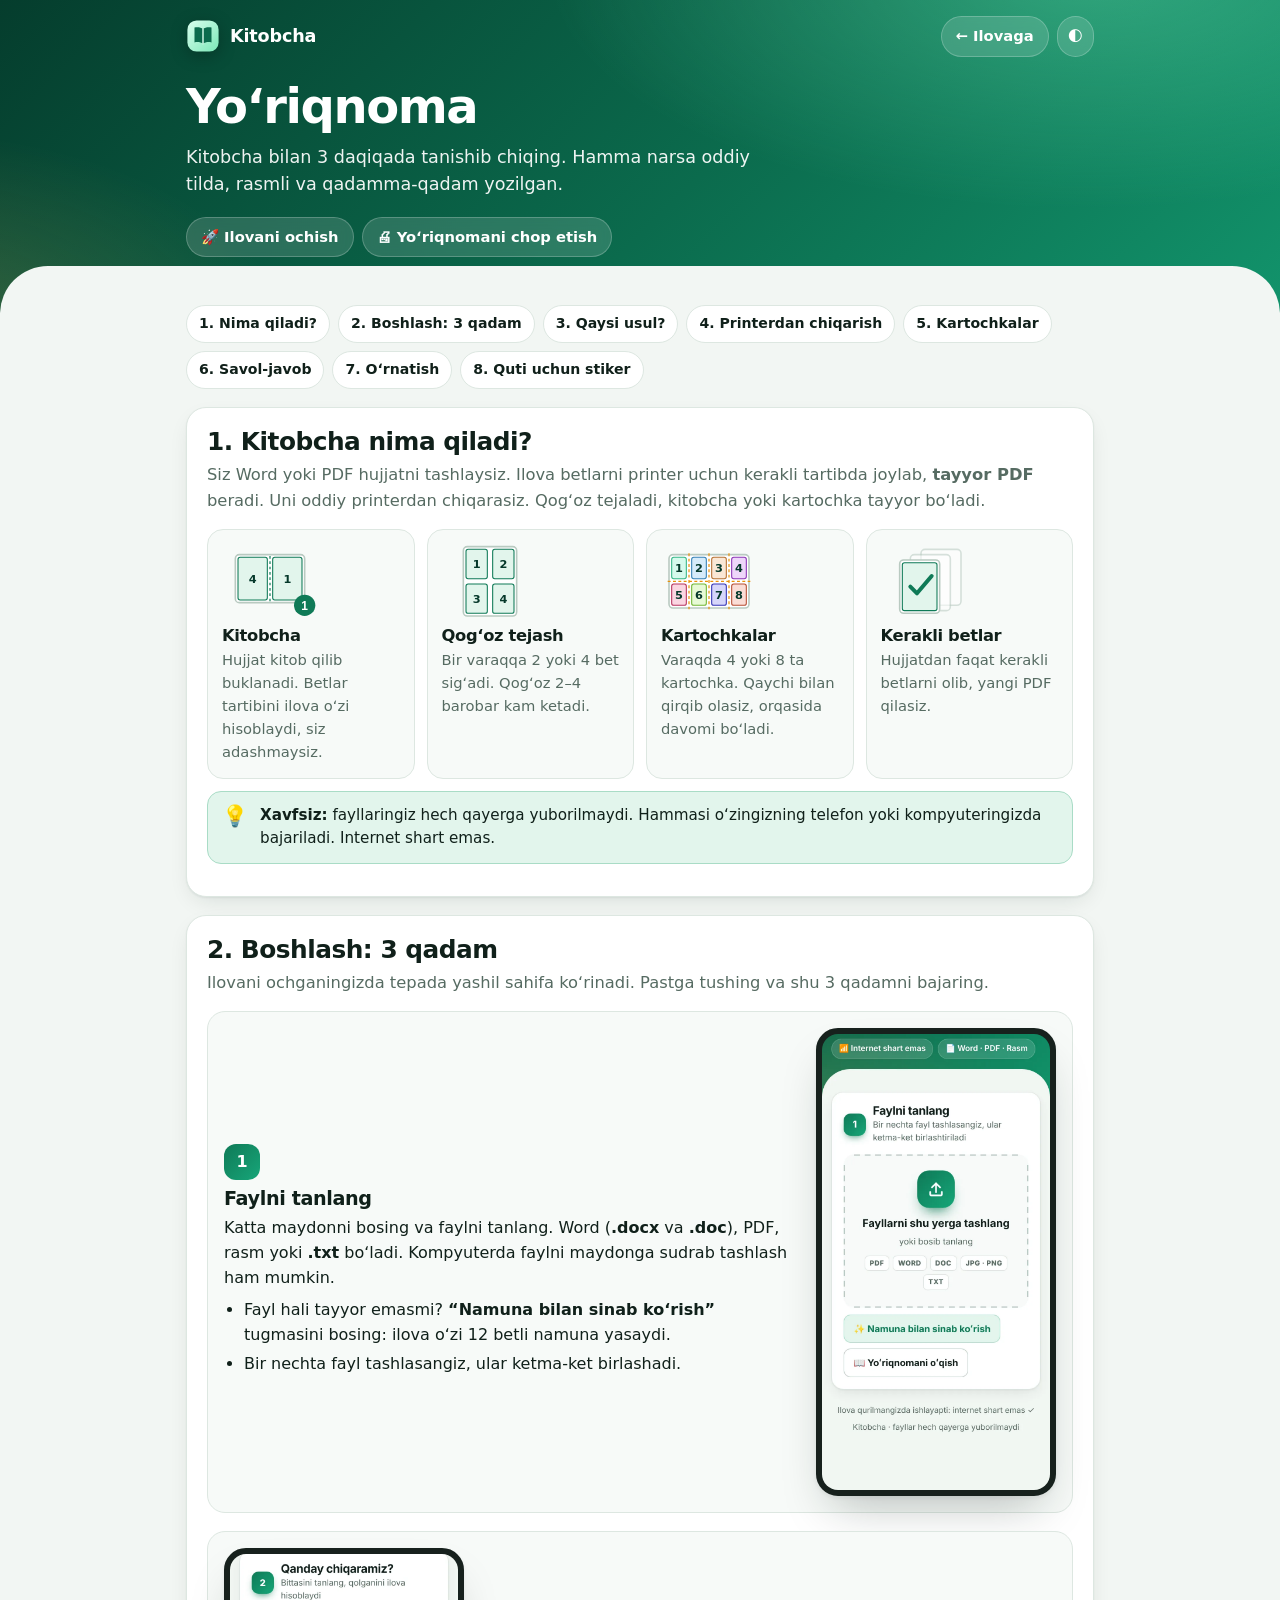
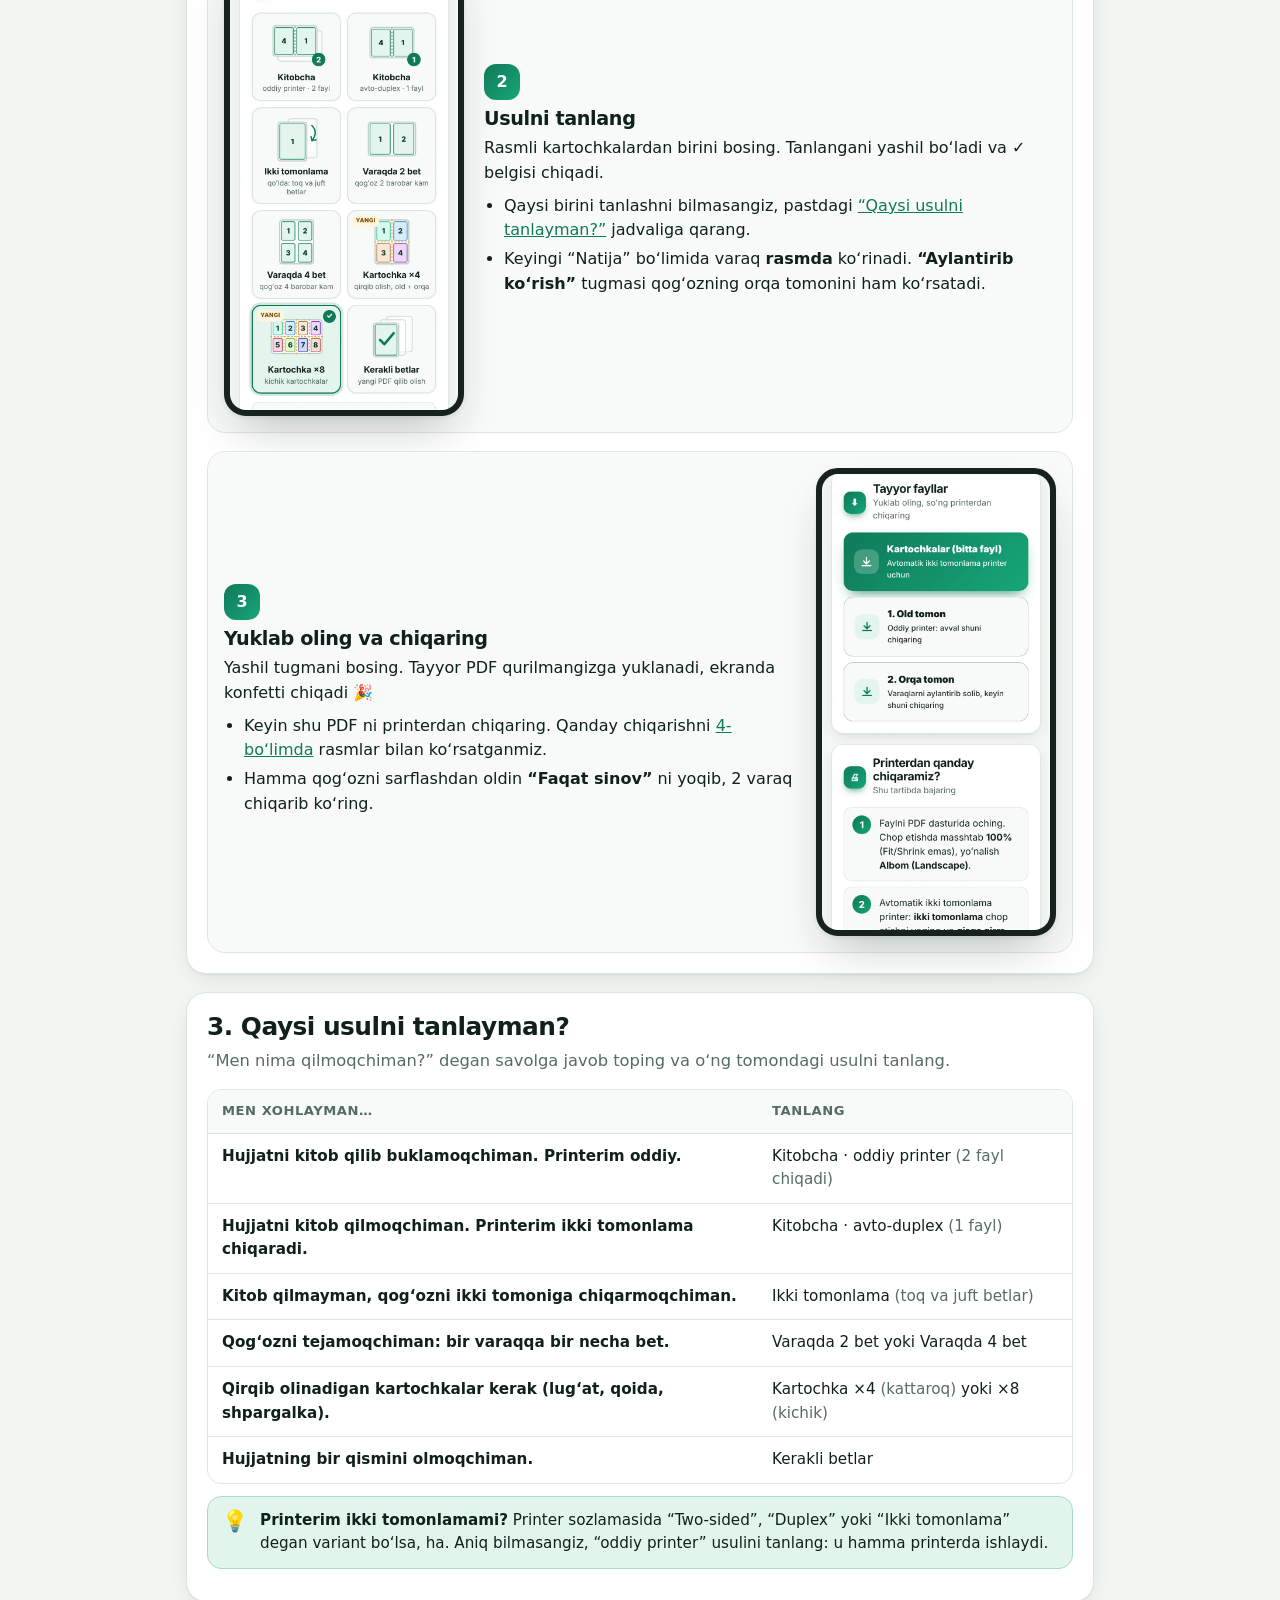
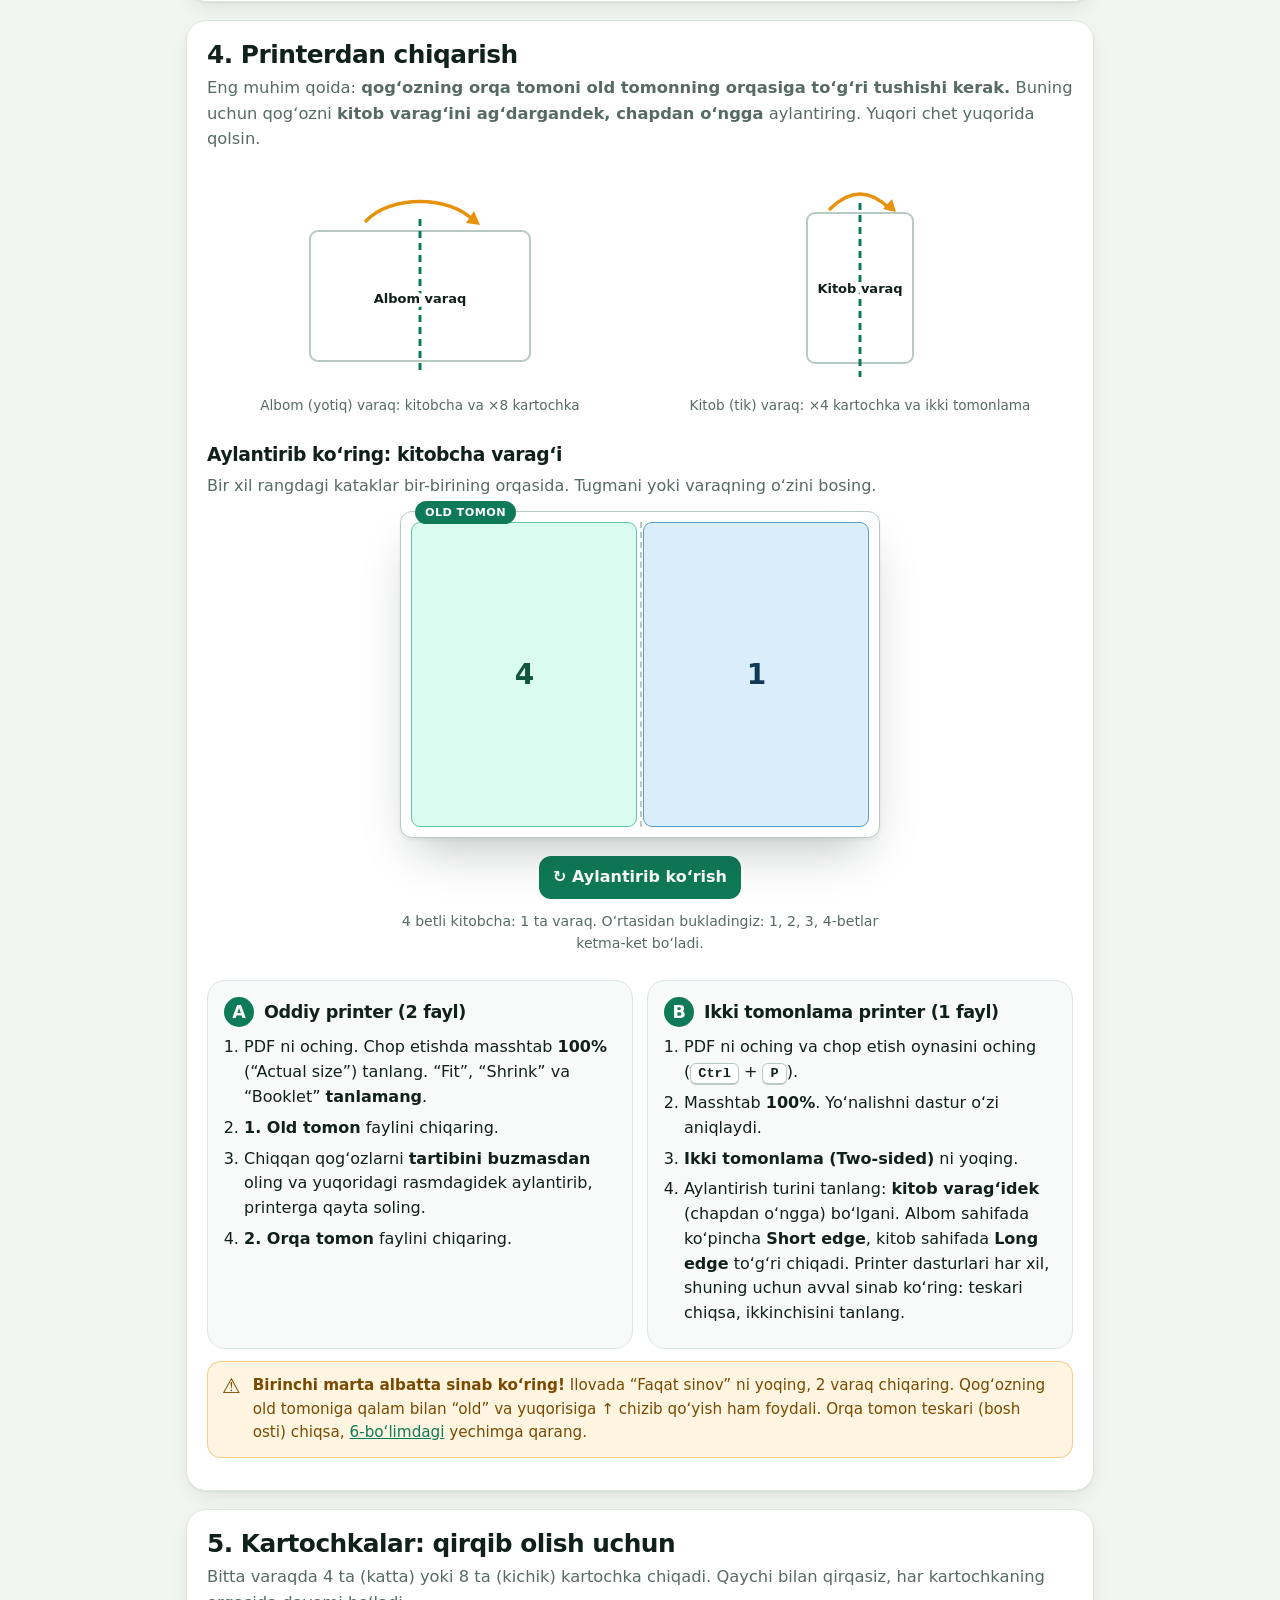
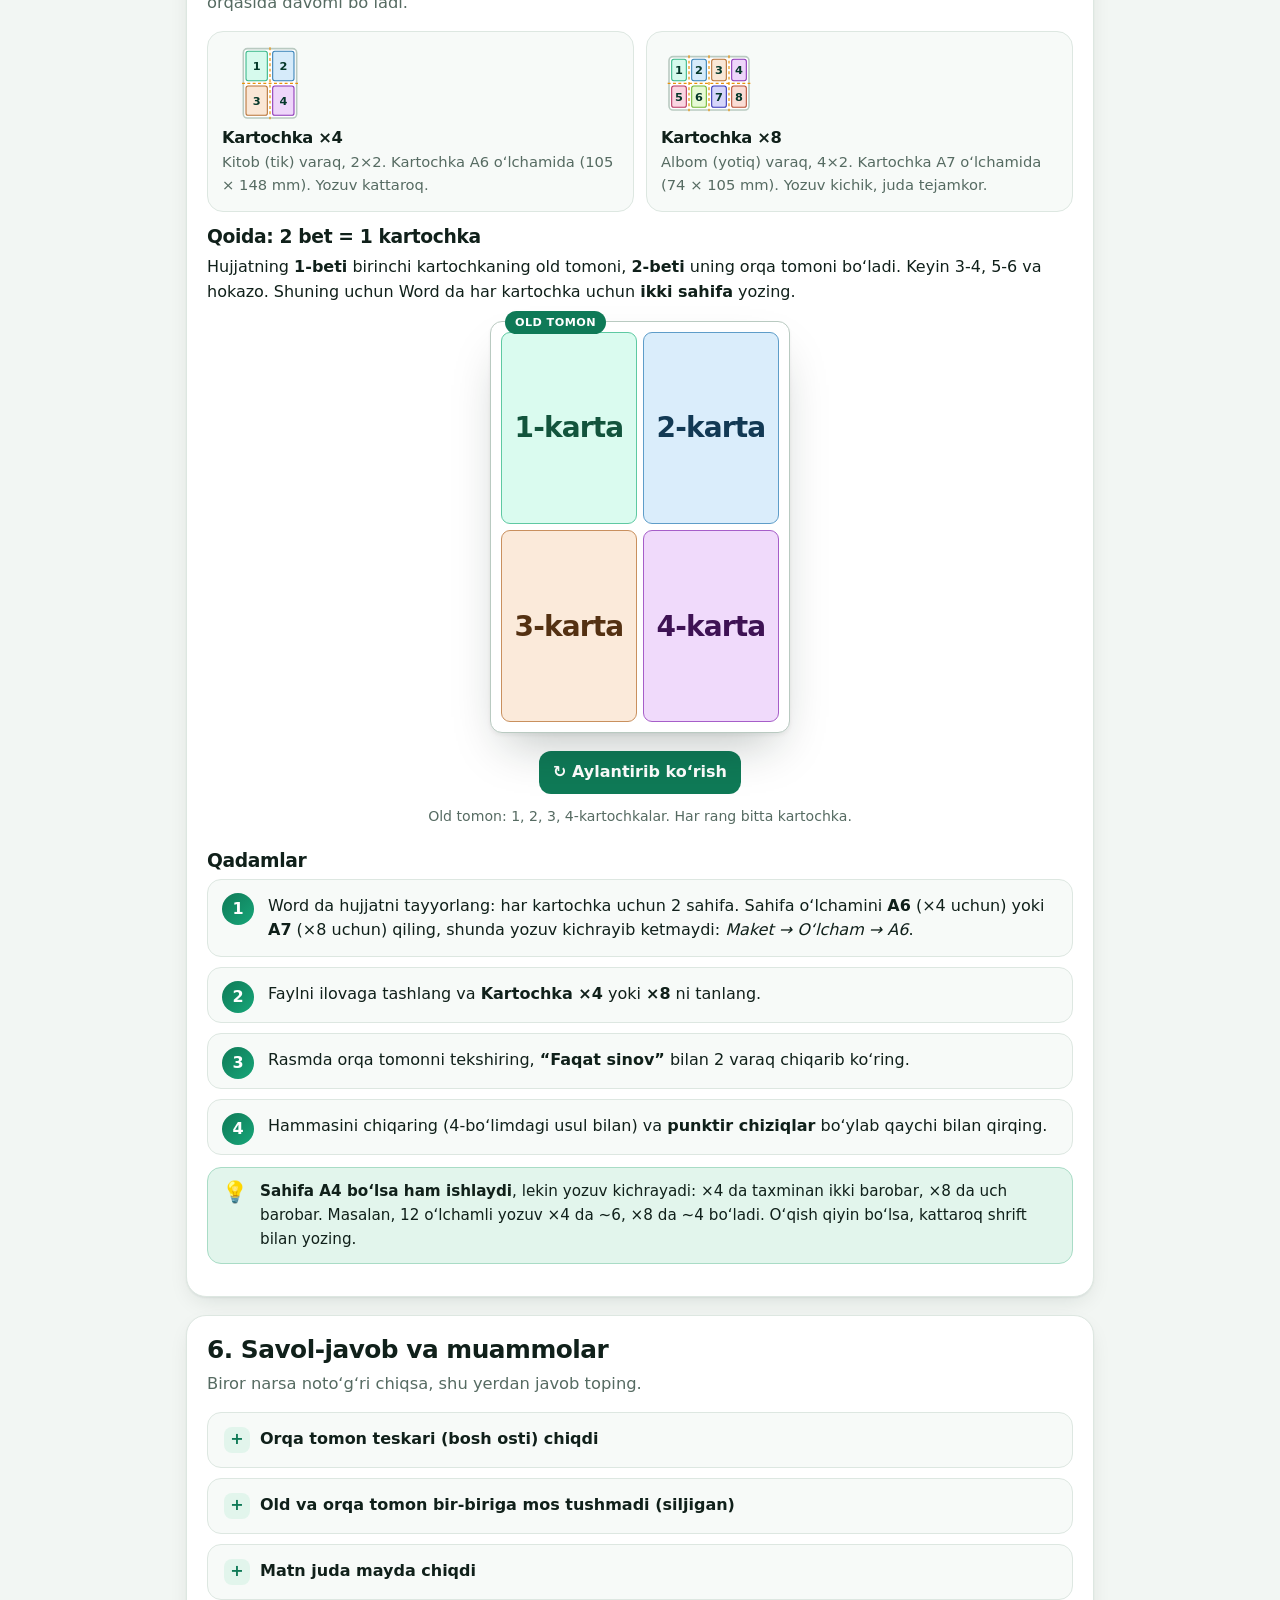
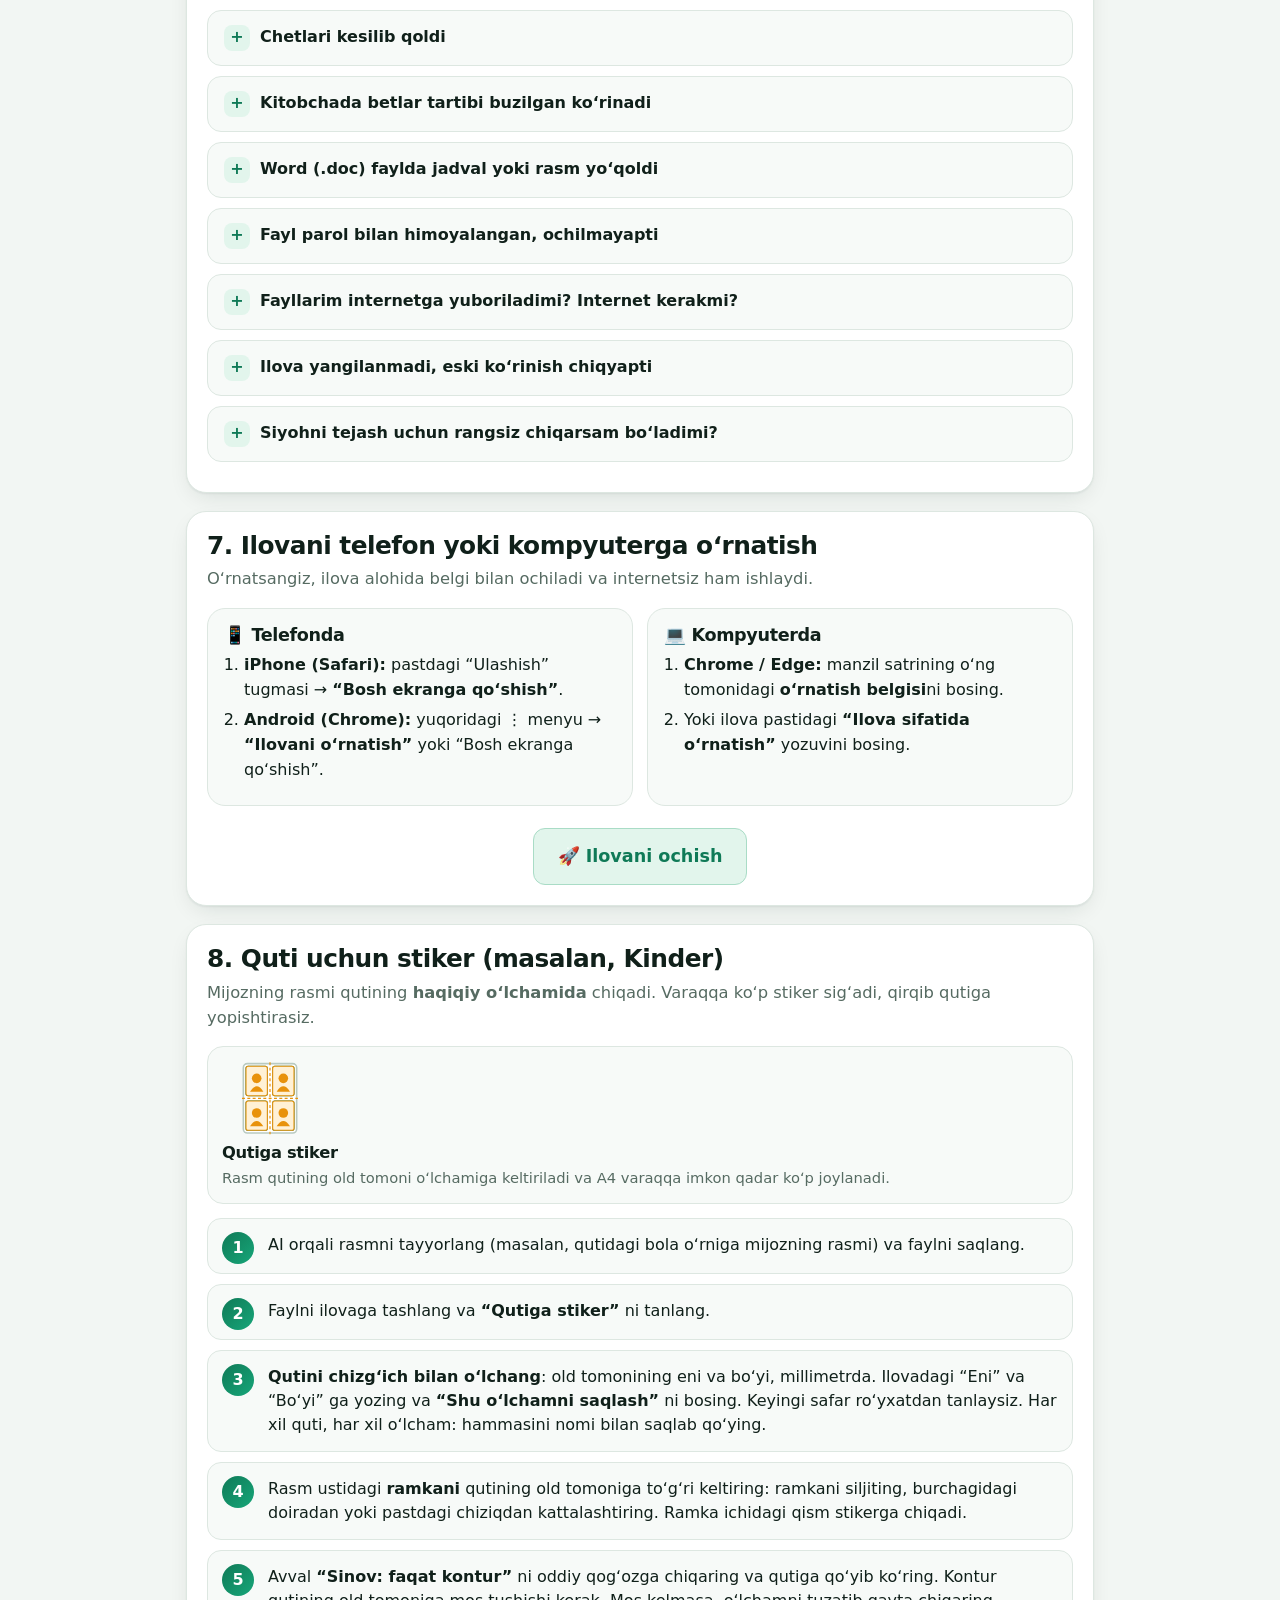
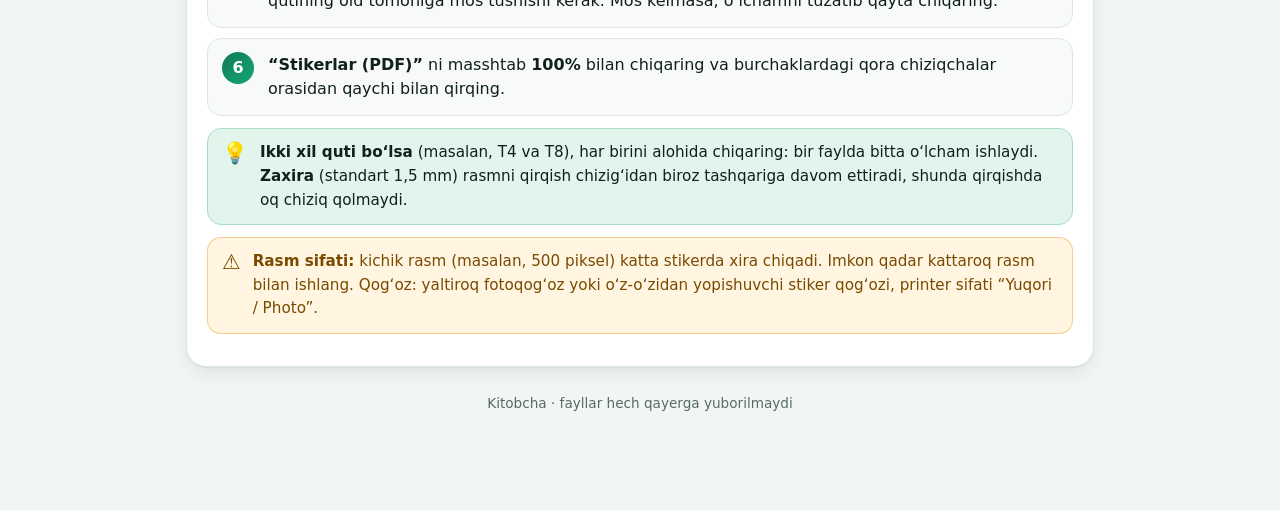
==== commit 0a35eb79: "Add 'labels' mode: print images at real box size (Kinder stickers) - core: label layout (auto rotati" ====
--- a/yoriqnoma.html
+++ b/yoriqnoma.html
@@ -48,6 +48,7 @@
     <a href="#kartochka">5. Kartochkalar</a>
     <a href="#muammo">6. Savol-javob</a>
     <a href="#telefon">7. Oʻrnatish</a>
+    <a href="#stiker">8. Quti uchun stiker</a>
   </nav>
 
   <!-- 1 -->
@@ -254,6 +255,25 @@
         <li>Yoki ilova pastidagi <b>“Ilova sifatida oʻrnatish”</b> yozuvini bosing.</li></ol></div>
     </div>
     <p style="text-align:center;margin:22px 0 0" class="no-print"><a class="btn soft" href="index.html" style="font-size:1.1rem;padding:14px 24px">🚀 Ilovani ochish</a></p>
+  </section>
+
+  <!-- 8 -->
+  <section class="panel g-sec" id="stiker">
+    <h2>8. Quti uchun stiker (masalan, Kinder)</h2>
+    <p class="lead">Mijozning rasmi qutining <b>haqiqiy oʻlchamida</b> chiqadi. Varaqqa koʻp stiker sigʻadi, qirqib qutiga yopishtirasiz.</p>
+    <div class="g-grid" style="margin-bottom:14px">
+      <div class="g-card"><div data-ico="labels"></div><h3>Qutiga stiker</h3><p>Rasm qutining old tomoni oʻlchamiga keltiriladi va A4 varaqqa imkon qadar koʻp joylanadi.</p></div>
+    </div>
+    <ol class="steps">
+      <li>AI orqali rasmni tayyorlang (masalan, qutidagi bola oʻrniga mijozning rasmi) va faylni saqlang.</li>
+      <li>Faylni ilovaga tashlang va <b>“Qutiga stiker”</b> ni tanlang.</li>
+      <li><b>Qutini chizgʻich bilan oʻlchang</b>: old tomonining eni va boʻyi, millimetrda. Ilovadagi “Eni” va “Boʻyi” ga yozing va <b>“Shu oʻlchamni saqlash”</b> ni bosing. Keyingi safar roʻyxatdan tanlaysiz. Har xil quti, har xil oʻlcham: hammasini nomi bilan saqlab qoʻying.</li>
+      <li>Rasm ustidagi <b>ramkani</b> qutining old tomoniga toʻgʻri keltiring: ramkani siljiting, burchagidagi doiradan yoki pastdagi chiziqdan kattalashtiring. Ramka ichidagi qism stikerga chiqadi.</li>
+      <li>Avval <b>“Sinov: faqat kontur”</b> ni oddiy qogʻozga chiqaring va qutiga qoʻyib koʻring. Kontur qutining old tomoniga mos tushishi kerak. Mos kelmasa, oʻlchamni tuzatib qayta chiqaring.</li>
+      <li><b>“Stikerlar (PDF)”</b> ni masshtab <b>100%</b> bilan chiqaring va burchaklardagi qora chiziqchalar orasidan qaychi bilan qirqing.</li>
+    </ol>
+    <div class="tip"><div><b>Ikki xil quti boʻlsa</b> (masalan, T4 va T8), har birini alohida chiqaring: bir faylda bitta oʻlcham ishlaydi. <b>Zaxira</b> (standart 1,5 mm) rasmni qirqish chizigʻidan biroz tashqariga davom ettiradi, shunda qirqishda oq chiziq qolmaydi.</div></div>
+    <div class="warnbox"><div><b>Rasm sifati:</b> kichik rasm (masalan, 500 piksel) katta stikerda xira chiqadi. Imkon qadar kattaroq rasm bilan ishlang. Qogʻoz: yaltiroq fotoqogʻoz yoki oʻz-oʻzidan yopishuvchi stiker qogʻozi, printer sifati “Yuqori / Photo”.</div></div>
   </section>
 
   <footer>
--- a/style.css
+++ b/style.css
@@ -139,6 +139,8 @@
 .ico .i-num { font:800 8.5px ui-sans-serif,system-ui,sans-serif; fill:var(--brand-ink); }
 .ico .i-fold { stroke:var(--brand); stroke-width:.9; stroke-dasharray:2 2; }
 .ico .i-cut { stroke:var(--amber); stroke-width:.9; stroke-dasharray:2.2 1.8; }
+.ico .i-lab { fill:#fff1d6; stroke:var(--amber); }
+.ico .i-face { fill:var(--amber); stroke:none; }
 .ico .i-badge { fill:var(--brand); } .ico .i-badge-t { font:800 9px ui-sans-serif,sans-serif; fill:var(--on-brand); }
 .ico .i-arrow { fill:none; stroke:var(--brand); stroke-width:1.6; stroke-linecap:round; stroke-linejoin:round; }
 .ico .i-check { fill:none; stroke:var(--brand); stroke-width:3; stroke-linecap:round; stroke-linejoin:round; }
@@ -240,6 +242,28 @@
 
 footer { text-align:center; color:var(--muted); font-size:.85rem; padding:8px 0 40px; display:grid; gap:8px; justify-items:center; }
 button.link { font:inherit; background:none; border:0; color:var(--brand); text-decoration:underline; cursor:pointer; padding:0; }
+
+/* stiker muharriri */
+.labbox { display:grid; gap:14px; }
+.labed { border:1.5px solid var(--line); border-radius:16px; padding:14px; background:var(--surface-2); }
+.labed-stage { position:relative; width:100%; max-width:460px; margin:0 auto; background:repeating-conic-gradient(#d9e2dd 0 25%,#f2f6f3 0 50%) 0 0/16px 16px; border-radius:10px; overflow:hidden; touch-action:none; user-select:none; -webkit-user-select:none; box-shadow:var(--shadow); }
+.labed-stage canvas { display:block; width:100%; height:100%; }
+.labframe { position:absolute; border:2px solid #fff; outline:2px dashed var(--brand); box-shadow:0 0 0 9999px rgba(8,20,16,.55); cursor:move; touch-action:none; }
+.labframe .labtxt { position:absolute; left:6px; top:6px; background:var(--brand); color:var(--on-brand); font-size:.7rem; font-weight:800; padding:2px 8px; border-radius:999px; pointer-events:none; white-space:nowrap; }
+.labframe .grip { position:absolute; right:6px; bottom:6px; width:30px; height:30px; border-radius:50%; background:var(--brand); border:3px solid #fff; cursor:nwse-resize; box-shadow:0 4px 10px rgba(0,0,0,.4); touch-action:none; }
+.labed-ctl { display:flex; align-items:center; gap:8px; flex-wrap:wrap; justify-content:center; margin-top:10px; }
+.labed-ctl input[type=range] { flex:1 1 150px; min-width:120px; accent-color:var(--brand); }
+.row2 { display:grid; grid-template-columns:1fr 1fr; gap:12px; margin-top:8px; }
+.row2 label { display:block; }
+
+/* yangi versiya xabari */
+.toast { position:fixed; left:50%; bottom:calc(16px + env(safe-area-inset-bottom,0px)); transform:translateX(-50%); z-index:100; display:flex; align-items:center; gap:12px; width:min(94vw,440px); padding:12px 12px 12px 16px; border-radius:18px; color:#fff; background:linear-gradient(135deg,#0a5a41,#12936b); box-shadow:0 18px 40px -12px rgba(0,0,0,.5); animation:toast-in .5s cubic-bezier(.2,.9,.3,1.2); }
+.toast .ti { font-size:1.6rem; }
+.toast .tt { flex:1; min-width:0; display:flex; flex-direction:column; line-height:1.25; }
+.toast .tt small { opacity:.85; font-size:.8rem; }
+.toast button { font:inherit; font-weight:800; border:0; border-radius:12px; padding:10px 16px; background:#fff; color:#0a5a41; cursor:pointer; }
+.toast button:hover { background:#e8fff4; }
+@keyframes toast-in { from { transform:translate(-50%,40px); opacity:0; } to { transform:translate(-50%,0); opacity:1; } }
 
 /* ---------- yo'riqnoma ---------- */
 .guide-toc { display:flex; gap:8px; flex-wrap:wrap; margin:0 0 18px; }
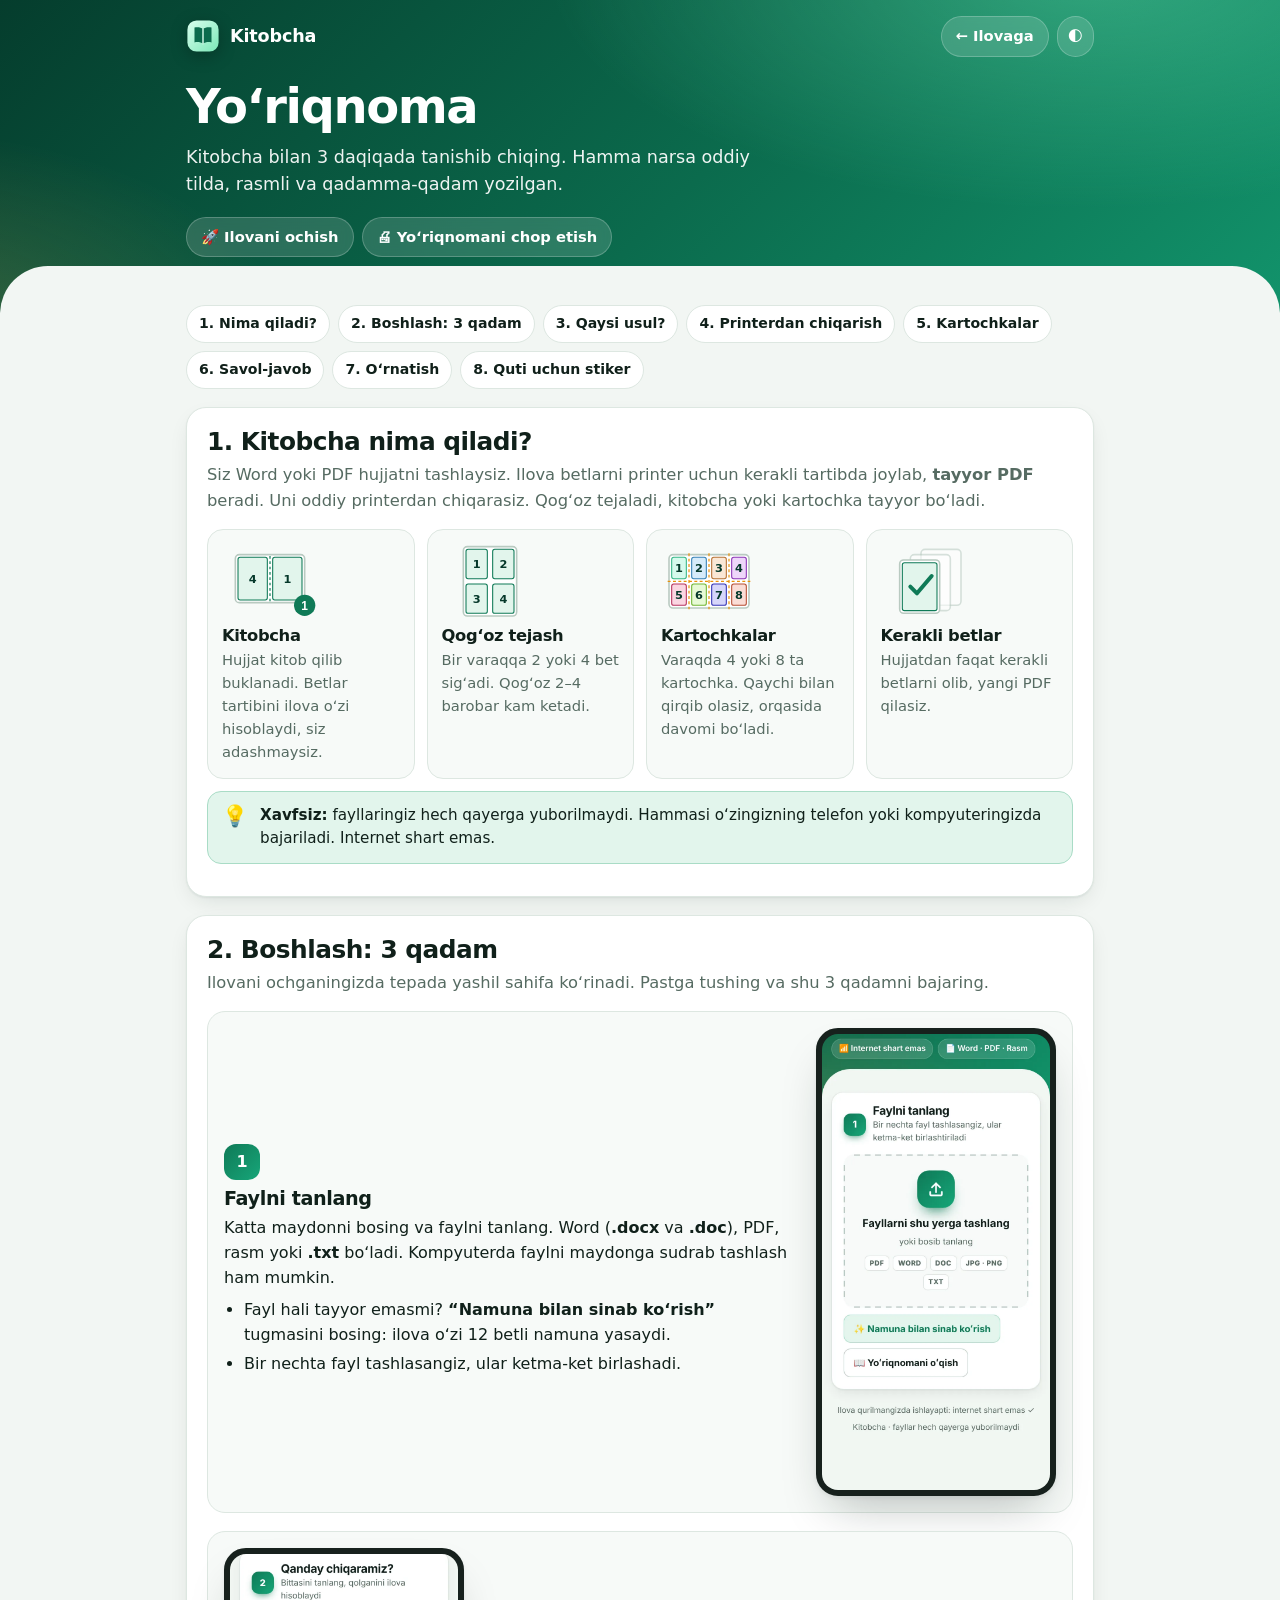
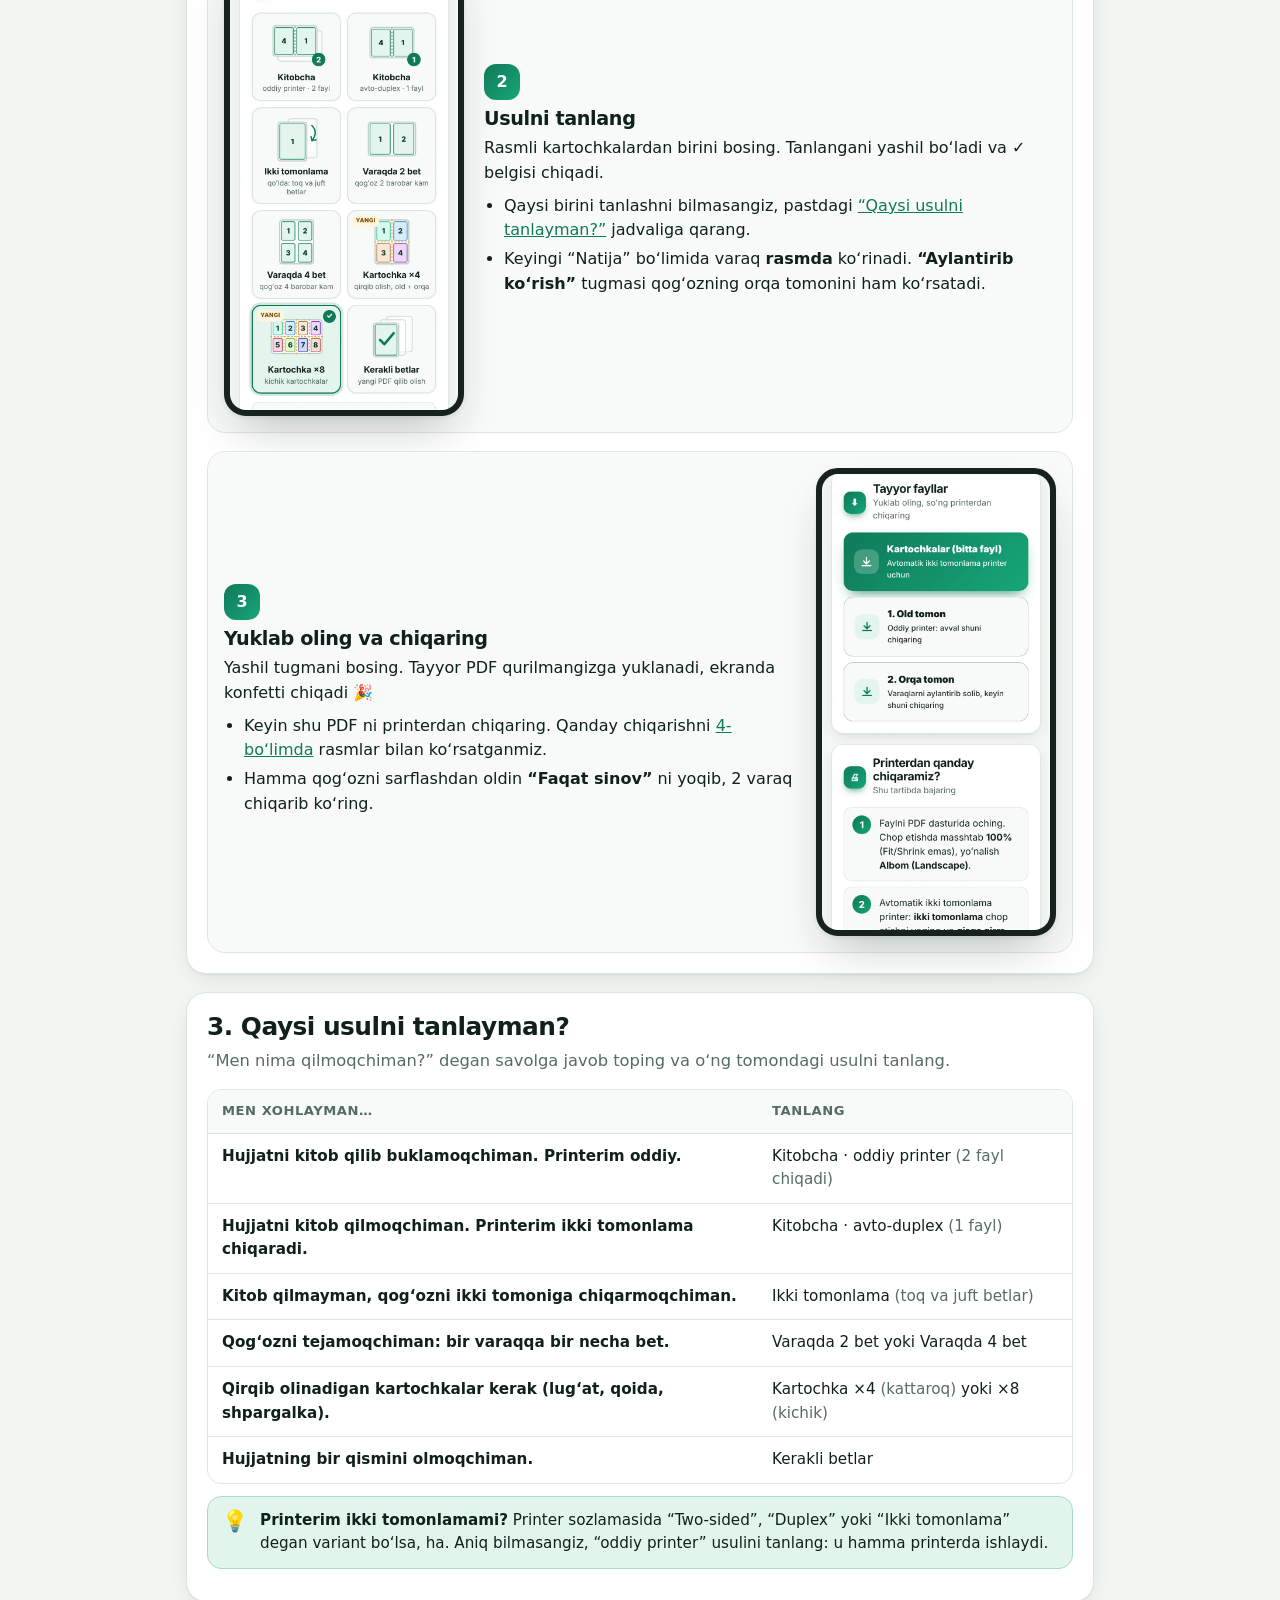
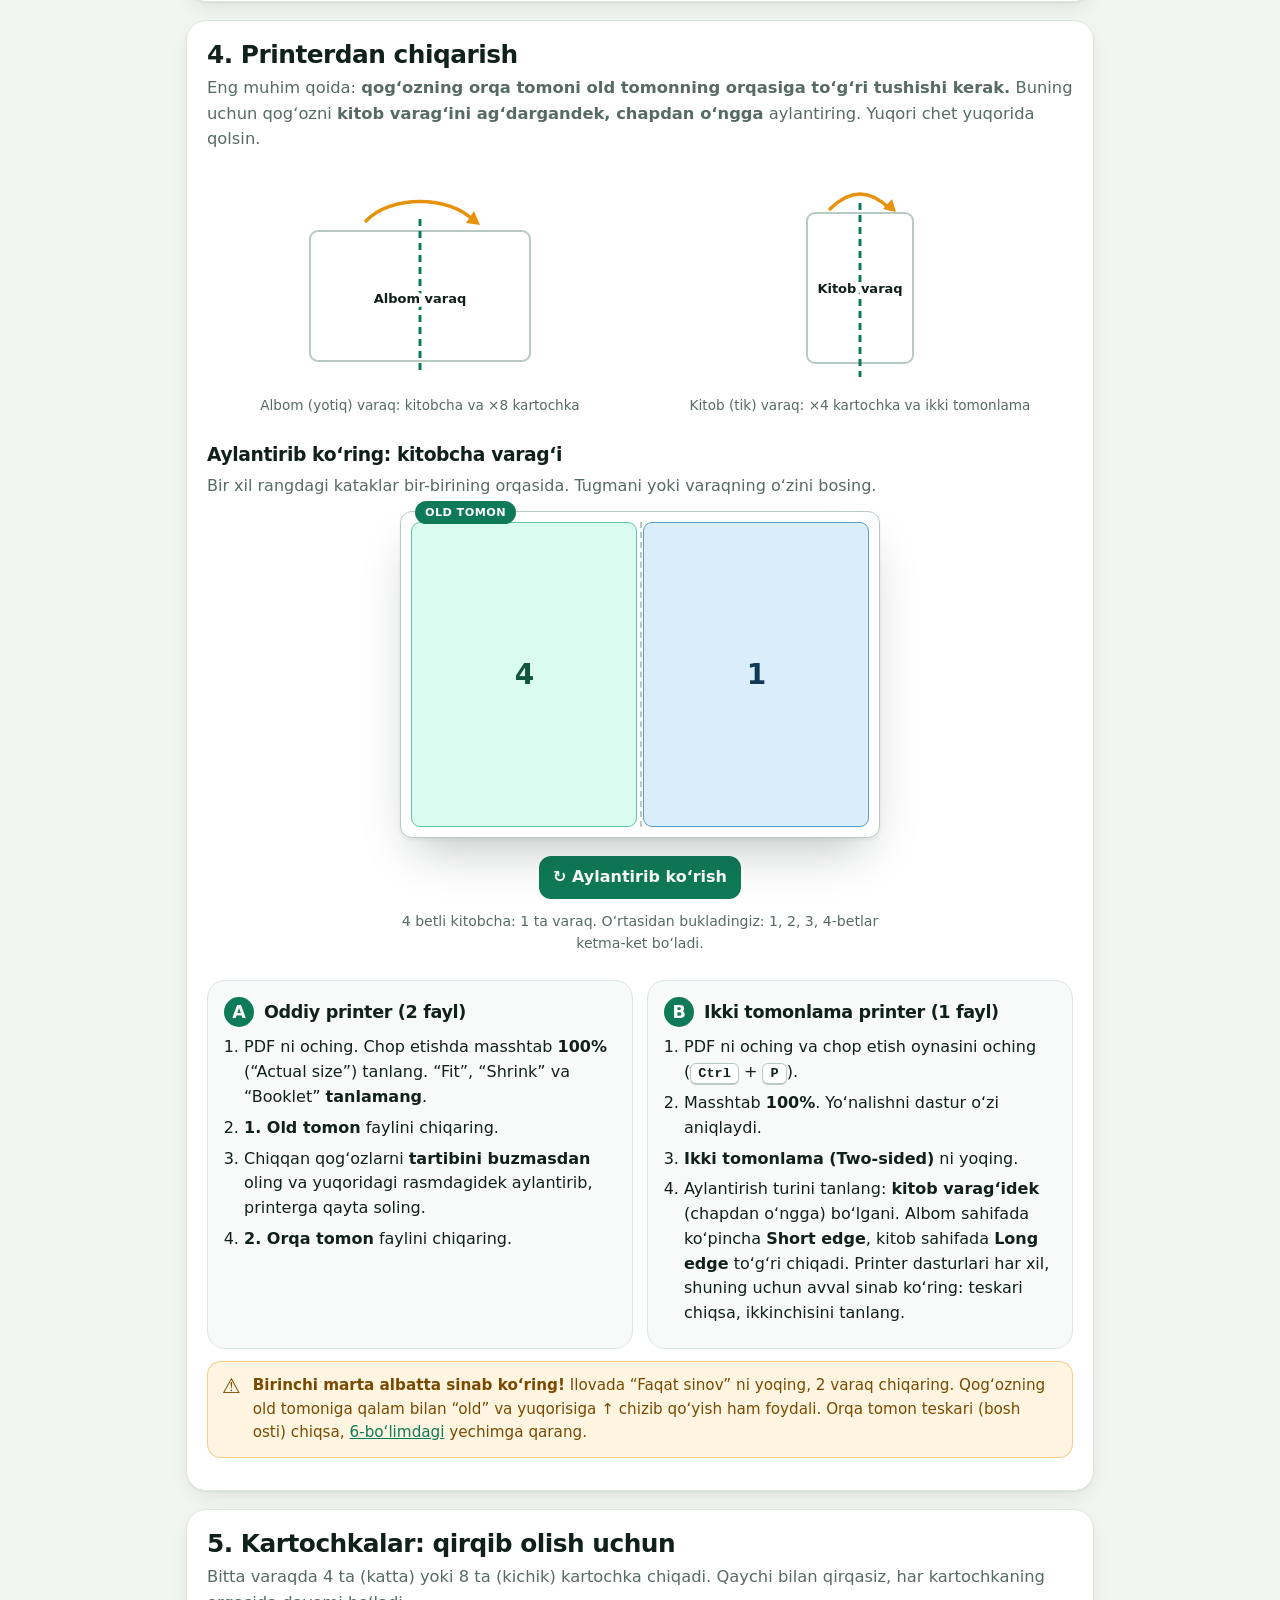
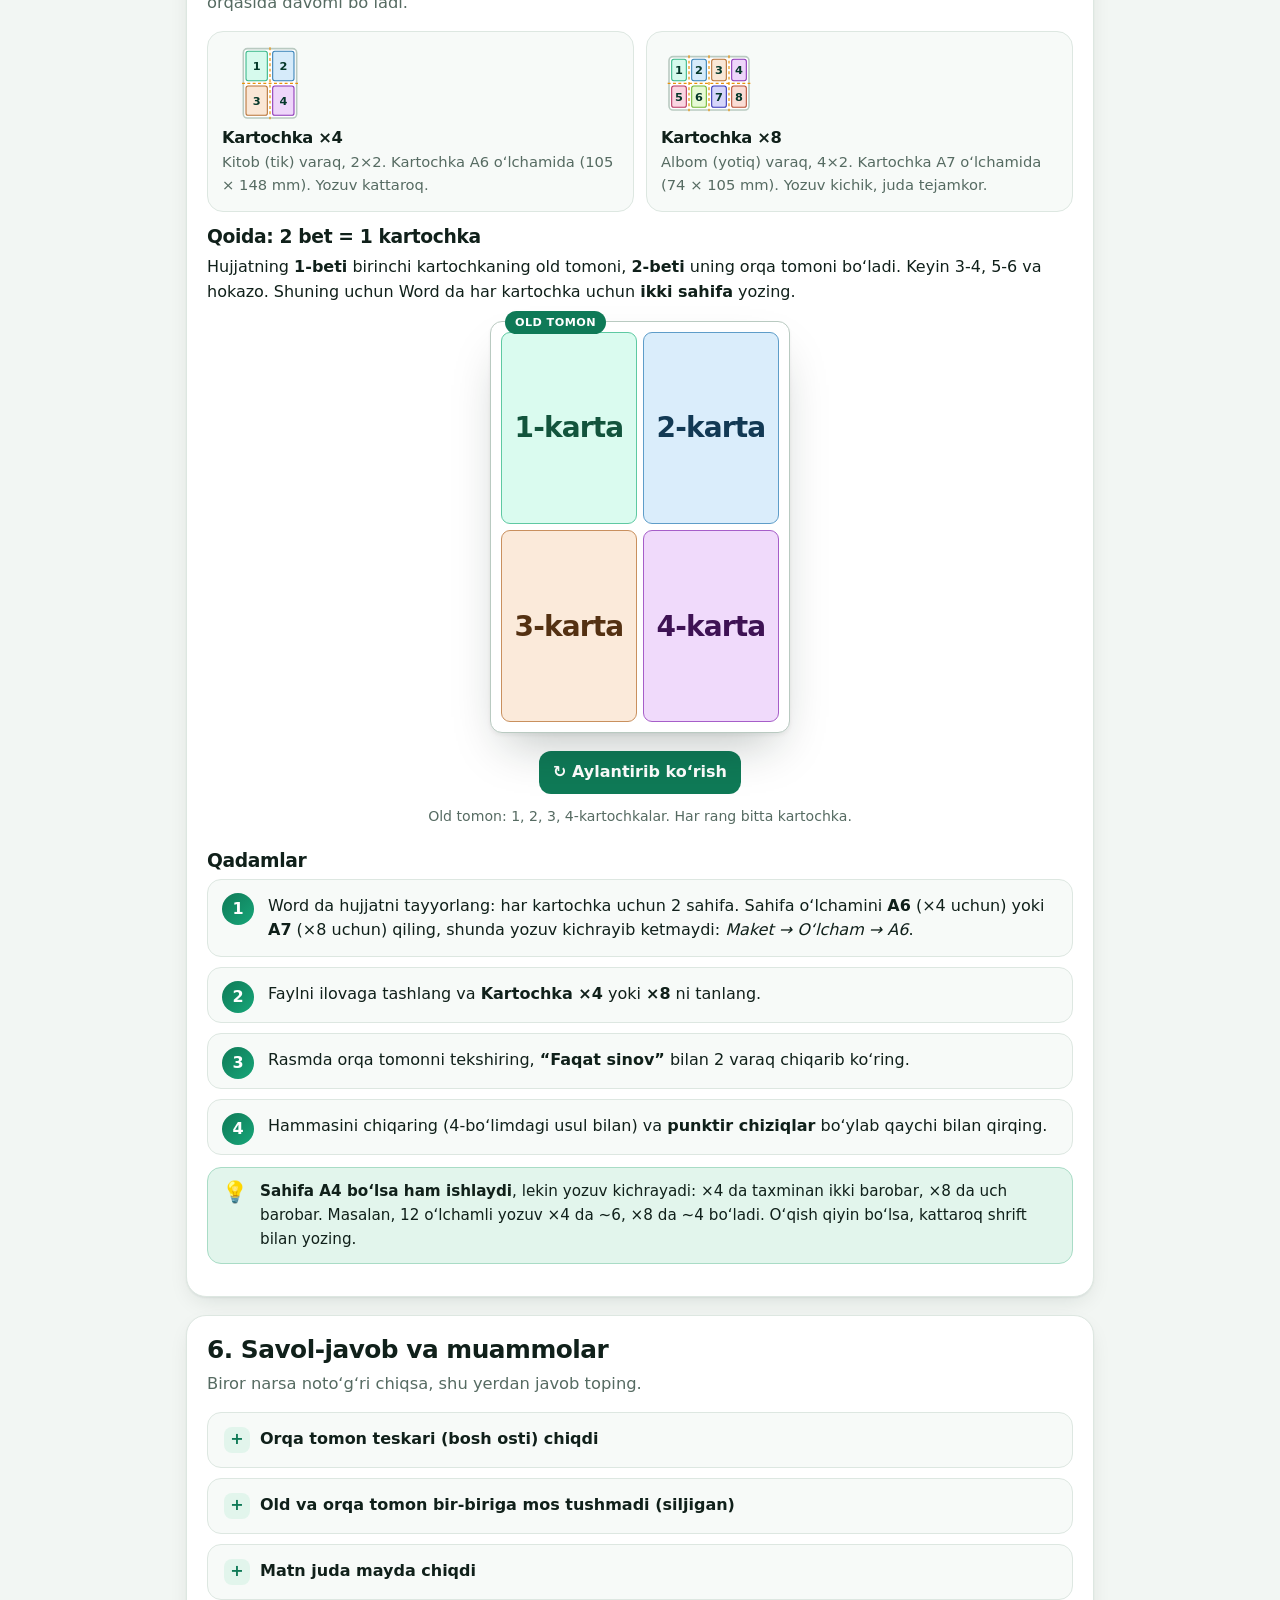
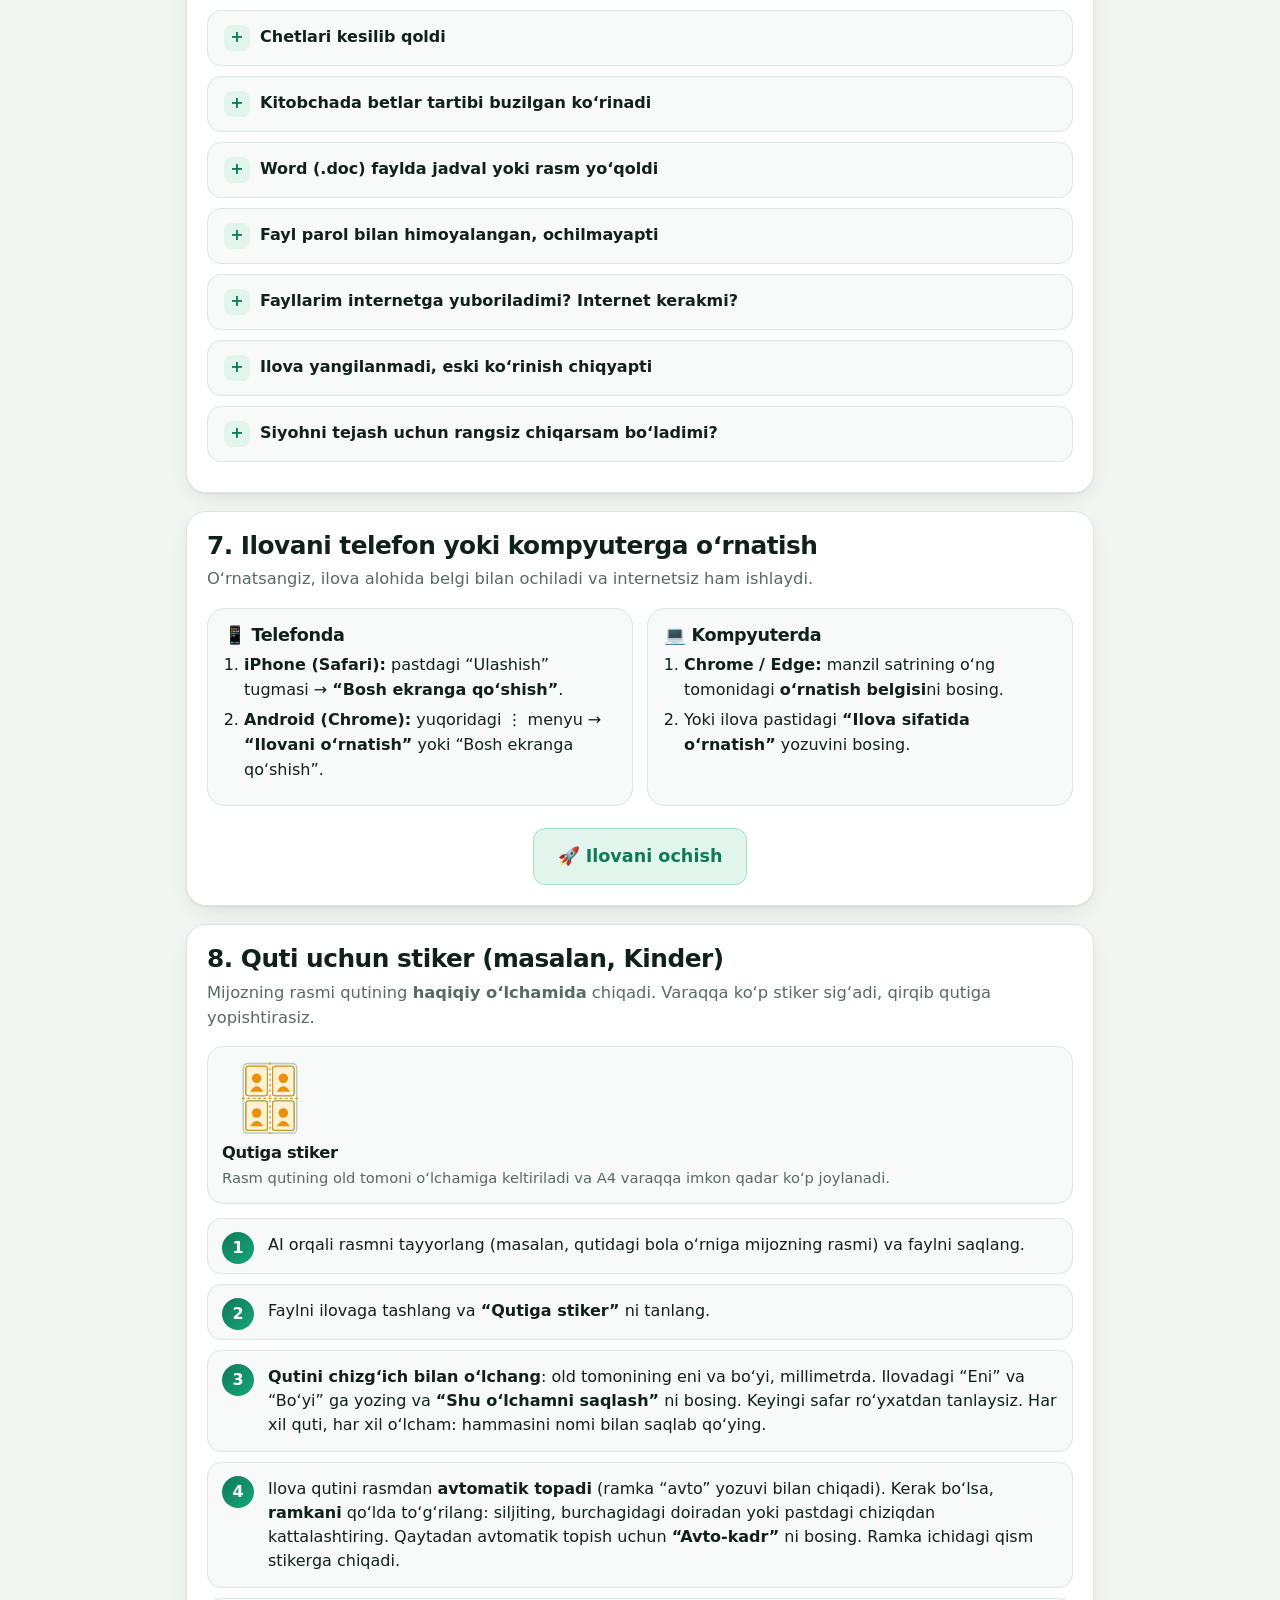
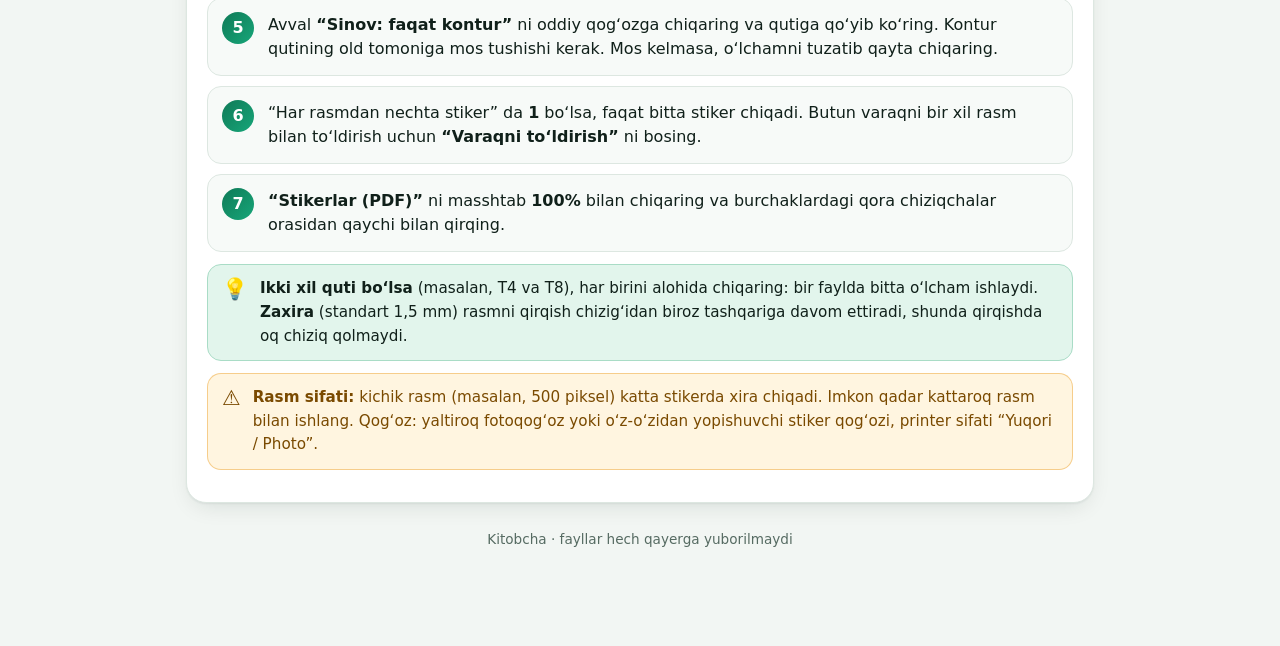
==== commit 047cfe01: "Labels: auto-detect the box in the photo, clearer copies controls, ratio hint - auto-frame: find the" ====
--- a/yoriqnoma.html
+++ b/yoriqnoma.html
@@ -268,8 +268,9 @@
       <li>AI orqali rasmni tayyorlang (masalan, qutidagi bola oʻrniga mijozning rasmi) va faylni saqlang.</li>
       <li>Faylni ilovaga tashlang va <b>“Qutiga stiker”</b> ni tanlang.</li>
       <li><b>Qutini chizgʻich bilan oʻlchang</b>: old tomonining eni va boʻyi, millimetrda. Ilovadagi “Eni” va “Boʻyi” ga yozing va <b>“Shu oʻlchamni saqlash”</b> ni bosing. Keyingi safar roʻyxatdan tanlaysiz. Har xil quti, har xil oʻlcham: hammasini nomi bilan saqlab qoʻying.</li>
-      <li>Rasm ustidagi <b>ramkani</b> qutining old tomoniga toʻgʻri keltiring: ramkani siljiting, burchagidagi doiradan yoki pastdagi chiziqdan kattalashtiring. Ramka ichidagi qism stikerga chiqadi.</li>
+      <li>Ilova qutini rasmdan <b>avtomatik topadi</b> (ramka “avto” yozuvi bilan chiqadi). Kerak boʻlsa, <b>ramkani</b> qoʻlda toʻgʻrilang: siljiting, burchagidagi doiradan yoki pastdagi chiziqdan kattalashtiring. Qaytadan avtomatik topish uchun <b>“Avto-kadr”</b> ni bosing. Ramka ichidagi qism stikerga chiqadi.</li>
       <li>Avval <b>“Sinov: faqat kontur”</b> ni oddiy qogʻozga chiqaring va qutiga qoʻyib koʻring. Kontur qutining old tomoniga mos tushishi kerak. Mos kelmasa, oʻlchamni tuzatib qayta chiqaring.</li>
+      <li>“Har rasmdan nechta stiker” da <b>1</b> boʻlsa, faqat bitta stiker chiqadi. Butun varaqni bir xil rasm bilan toʻldirish uchun <b>“Varaqni toʻldirish”</b> ni bosing.</li>
       <li><b>“Stikerlar (PDF)”</b> ni masshtab <b>100%</b> bilan chiqaring va burchaklardagi qora chiziqchalar orasidan qaychi bilan qirqing.</li>
     </ol>
     <div class="tip"><div><b>Ikki xil quti boʻlsa</b> (masalan, T4 va T8), har birini alohida chiqaring: bir faylda bitta oʻlcham ishlaydi. <b>Zaxira</b> (standart 1,5 mm) rasmni qirqish chizigʻidan biroz tashqariga davom ettiradi, shunda qirqishda oq chiziq qolmaydi.</div></div>
--- a/style.css
+++ b/style.css
@@ -253,6 +253,8 @@
 .labframe .grip { position:absolute; right:6px; bottom:6px; width:30px; height:30px; border-radius:50%; background:var(--brand); border:3px solid #fff; cursor:nwse-resize; box-shadow:0 4px 10px rgba(0,0,0,.4); touch-action:none; }
 .labed-ctl { display:flex; align-items:center; gap:8px; flex-wrap:wrap; justify-content:center; margin-top:10px; }
 .labed-ctl input[type=range] { flex:1 1 150px; min-width:120px; accent-color:var(--brand); }
+.seg { display:flex; gap:8px; flex-wrap:wrap; margin-top:8px; }
+.seg .btn { padding:9px 12px; font-size:.9rem; }
 .row2 { display:grid; grid-template-columns:1fr 1fr; gap:12px; margin-top:8px; }
 .row2 label { display:block; }
 
